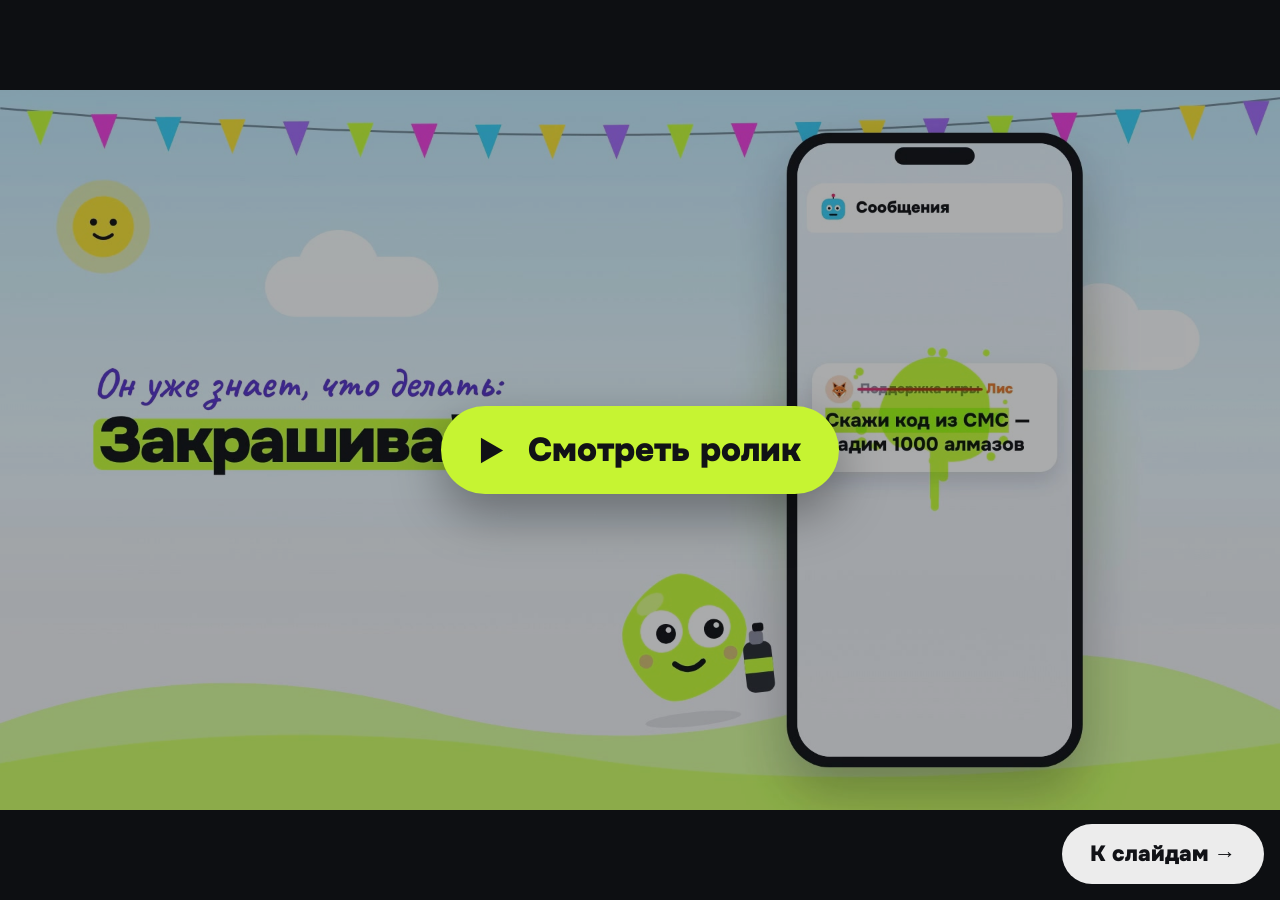
==== pitch/index.html @ 6e522637 "Питч: слайды «Для кого» (7–10 лет) и «Инсайт», понятный слайд про измерение навыка; возраст в ролике" ====
<!doctype html>
<html lang="ru">
<head>
<meta charset="UTF-8">
<meta name="viewport" content="width=device-width, initial-scale=1, viewport-fit=cover">
<title>Лавка на один день — питч</title>
<style>
@font-face{font-family:'Caveat';font-style:normal;font-weight:700;font-display:block;src:url('fonts/caveat-700-cyrillic.woff2') format('woff2');unicode-range:U+0301, U+0400-045F, U+0490-0491, U+04B0-04B1, U+2116;}
@font-face{font-family:'Caveat';font-style:normal;font-weight:700;font-display:block;src:url('fonts/caveat-700-latin.woff2') format('woff2');unicode-range:U+0000-00FF, U+0131, U+0152-0153, U+02BB-02BC, U+02C6, U+02DA, U+02DC, U+0304, U+0308, U+0329, U+2000-206F, U+20AC, U+2122, U+2191, U+2193, U+2212, U+2215, U+FEFF, U+FFFD;}
@font-face{font-family:'Onest';font-style:normal;font-weight:600;font-display:block;src:url('fonts/onest-600-cyrillic.woff2') format('woff2');unicode-range:U+0301, U+0400-045F, U+0490-0491, U+04B0-04B1, U+2116;}
@font-face{font-family:'Onest';font-style:normal;font-weight:600;font-display:block;src:url('fonts/onest-600-latin.woff2') format('woff2');unicode-range:U+0000-00FF, U+0131, U+0152-0153, U+02BB-02BC, U+02C6, U+02DA, U+02DC, U+0304, U+0308, U+0329, U+2000-206F, U+20AC, U+2122, U+2191, U+2193, U+2212, U+2215, U+FEFF, U+FFFD;}
@font-face{font-family:'Onest';font-style:normal;font-weight:800;font-display:block;src:url('fonts/onest-800-cyrillic.woff2') format('woff2');unicode-range:U+0301, U+0400-045F, U+0490-0491, U+04B0-04B1, U+2116;}
@font-face{font-family:'Onest';font-style:normal;font-weight:800;font-display:block;src:url('fonts/onest-800-latin.woff2') format('woff2');unicode-range:U+0000-00FF, U+0131, U+0152-0153, U+02BB-02BC, U+02C6, U+02DA, U+02DC, U+0304, U+0308, U+0329, U+2000-206F, U+20AC, U+2122, U+2191, U+2193, U+2212, U+2215, U+FEFF, U+FFFD;}
@font-face{font-family:'Onest';font-style:normal;font-weight:900;font-display:block;src:url('fonts/onest-900-cyrillic.woff2') format('woff2');unicode-range:U+0301, U+0400-045F, U+0490-0491, U+04B0-04B1, U+2116;}
@font-face{font-family:'Onest';font-style:normal;font-weight:900;font-display:block;src:url('fonts/onest-900-latin.woff2') format('woff2');unicode-range:U+0000-00FF, U+0131, U+0152-0153, U+02BB-02BC, U+02C6, U+02DA, U+02DC, U+0304, U+0308, U+0329, U+2000-206F, U+20AC, U+2122, U+2191, U+2193, U+2212, U+2215, U+FEFF, U+FFFD;}
:root{--bg:#F2F3F7;--ink:#111216;--ink2:#2B2D35;--muted:#6B6F80;--lime:#C6F432;--pink:#FF5CE6;--pink2:#FF9CEF;--cyan:#2EC5FF;--cyan2:#9BE3FF;--yellow:#FFDD2E;--fox:#FF7A1A;--purple:#5A3FD6;--red:#FF3D6E;--green:#1FD16C;--m:#C6F432}
*{margin:0;padding:0;box-sizing:border-box}
html,body{height:100%;background:#DDF0FB;overflow:hidden;font-family:'Onest',system-ui,sans-serif;color:var(--ink);-webkit-tap-highlight-color:transparent}
svg{display:block}

/* сцена 1920×1080, масштабируется под окно */
#fit{position:fixed;inset:0}
#deck{position:absolute;left:50%;top:50%;width:1920px;height:1080px;transform-origin:50% 50%;overflow:hidden;background:var(--bg);box-shadow:0 30px 80px rgba(17,18,22,.18)}
.sky{position:absolute;inset:0;background:linear-gradient(#BFE8FF 0%,#E8F7FF 45%,#F2F3F7 80%)}
.hills{position:absolute;left:0;right:0;bottom:0;height:240px}
.hills svg{width:100%;height:100%}
.garland{position:absolute;left:0;right:0;top:-6px;height:110px;animation:sway 3.5s ease-in-out infinite alternate;transform-origin:50% 0}
.garland svg{width:100%;height:100%}
@keyframes sway{from{transform:rotate(-.5deg)}to{transform:rotate(.5deg)}}
.brand{position:absolute;left:64px;bottom:34px;z-index:5;display:flex;align-items:center;gap:12px;font-weight:900;font-size:26px}
.brand .bk{width:46px;height:46px}
.pager{position:absolute;right:64px;bottom:40px;z-index:5;font-weight:800;font-size:24px;color:var(--muted);font-variant-numeric:tabular-nums}
.bar{position:absolute;left:0;bottom:0;height:8px;background:var(--lime);z-index:6;transition:width .4s cubic-bezier(.2,.8,.2,1)}

/* слайды */
.slide{position:absolute;inset:0;opacity:0;visibility:hidden;pointer-events:none;transition:opacity .35s,visibility .35s}
.slide.on{opacity:1;visibility:visible;pointer-events:auto}
.slide [data-a]{opacity:0;transform:translateY(40px)}
.slide.on [data-a]{animation:rise .6s cubic-bezier(.2,.9,.25,1.15) both;animation-delay:calc(var(--d,0) * 1s)}
.slide.on [data-a=pop]{animation-name:pop}
.slide.on [data-a=left]{animation-name:fromLeft}
@keyframes rise{from{opacity:0;transform:translateY(40px)}to{opacity:1;transform:none}}
@keyframes pop{from{opacity:0;transform:scale(.4) rotate(-8deg)}to{opacity:1;transform:none}}
@keyframes fromLeft{from{opacity:0;transform:translateX(-60px)}to{opacity:1;transform:none}}

.col{position:absolute;left:140px;top:150px;bottom:130px;width:900px;display:flex;flex-direction:column;justify-content:center;gap:30px}
.col.wide{width:1640px}
.kick{font-family:'Caveat',cursive;font-weight:700;font-size:56px;color:var(--purple);line-height:1}
.h{font-weight:900;font-size:78px;line-height:1.02;letter-spacing:-.03em}
.h .hl{background:linear-gradient(transparent 12%,var(--lime) 12%,var(--lime) 94%,transparent 94%);padding:0 6px;border-radius:10px;-webkit-box-decoration-break:clone;box-decoration-break:clone}
.lead{font-weight:700;font-size:42px;line-height:1.25;color:var(--ink2)}
.pts{display:flex;flex-direction:column;gap:20px}
.pt{display:flex;align-items:center;gap:20px;font-weight:700;font-size:40px;line-height:1.2}
.pt .ico{width:68px;height:68px;flex:none;border-radius:22px;background:#fff;display:grid;place-items:center;box-shadow:0 8px 20px rgba(24,26,40,.1)}
.pt .ico svg{width:46px;height:46px}
.pt b{font-weight:900}
.chip{display:inline-flex;align-items:center;gap:12px;padding:12px 26px 12px 16px;border-radius:40px;font-weight:900;font-size:36px;box-shadow:0 10px 24px rgba(24,26,40,.12);align-self:flex-start}
.chip svg{width:44px;height:44px}
.chip.lime{background:var(--lime)}.chip.pink{background:var(--pink2)}.chip.cyan{background:var(--cyan2)}.chip.white{background:#fff}

/* телефон */
.phone{position:absolute;width:444px;height:952px;border-radius:64px;background:var(--ink);box-shadow:0 40px 80px rgba(17,18,22,.28)}
.phone .scr{position:absolute;left:16px;top:16px;right:16px;bottom:16px;border-radius:50px;overflow:hidden;background:#EAF6FF}
.phone .scr video,.phone .scr img,.phone .scr iframe{position:absolute;inset:0;width:100%;height:100%;object-fit:cover;border:0}
.phone .notch{position:absolute;left:50%;top:22px;width:120px;height:26px;margin-left:-60px;border-radius:14px;background:var(--ink);z-index:3;pointer-events:none}
.phone.r{left:1300px;top:64px}
.phone.sm{width:360px;height:772px;border-radius:52px}
.phone.sm .scr{border-radius:40px;left:13px;top:13px;right:13px;bottom:13px}
.phone.sm .notch{width:96px;height:22px;margin-left:-48px;top:18px}
.glow{position:absolute;width:760px;height:900px;border-radius:50%;background:radial-gradient(closest-side,rgba(198,244,50,.6),rgba(198,244,50,0));animation:breathe 3s ease-in-out infinite alternate}
@keyframes breathe{from{transform:scale(.94);opacity:.7}to{transform:scale(1.05);opacity:1}}

/* карточки */
.card{background:#fff;border-radius:34px;box-shadow:0 16px 40px rgba(24,26,40,.12)}
.cards3{display:grid;grid-template-columns:repeat(3,1fr);gap:36px}
.dom{padding:40px 34px 38px;display:flex;flex-direction:column;gap:18px}
.dom .di{width:96px;height:96px;border-radius:30px;display:grid;place-items:center}
.dom .di svg{width:62px;height:62px}
.dom h3{font-weight:900;font-size:46px;line-height:1.05}
.dom p{font-weight:700;font-size:34px;line-height:1.25;color:var(--ink2)}
.tags{display:flex;flex-wrap:wrap;gap:16px}
.tag{display:inline-flex;align-items:center;gap:10px;background:#fff;border-radius:22px;padding:12px 22px;font-weight:800;font-size:34px;box-shadow:0 8px 20px rgba(24,26,40,.1)}
.tag svg{width:40px;height:40px}

/* таймлайн дня */
.flow{display:grid;grid-template-columns:repeat(4,1fr);gap:28px;align-items:stretch}
.step{position:relative;padding:34px 30px;display:flex;flex-direction:column;gap:16px}
.step .n{width:64px;height:64px;border-radius:50%;background:var(--ink);color:var(--lime);display:grid;place-items:center;font-weight:900;font-size:34px}
.step h3{font-weight:900;font-size:42px;line-height:1.05}
.step p{font-weight:700;font-size:32px;line-height:1.25;color:var(--ink2)}
.step .art{height:120px;display:flex;align-items:flex-end;gap:8px}
.step .art svg{height:100%;width:auto}
.step:not(:last-child)::after{content:"";position:absolute;right:-26px;top:50%;width:24px;height:24px;margin-top:-12px;border-top:6px solid var(--ink);border-right:6px solid var(--ink);transform:rotate(45deg);opacity:.35}

/* скриншоты */
.shot{position:absolute;border-radius:40px;overflow:hidden;box-shadow:0 30px 60px rgba(17,18,22,.22);border:10px solid var(--ink);background:#fff}
.shot img{display:block;width:100%;height:100%;object-fit:cover}
.cap{position:absolute;background:var(--ink);color:#fff;font-weight:900;font-size:30px;padding:12px 22px;border-radius:20px;white-space:nowrap;box-shadow:0 10px 24px rgba(0,0,0,.2)}
.cap.lime{background:var(--lime);color:var(--ink)}

.imsg{position:absolute;left:1120px;top:250px;width:640px;padding:30px 34px 36px;overflow:hidden}
.imt{display:flex;align-items:center;gap:14px;font-weight:800;font-size:30px;color:var(--muted);margin-bottom:12px}
.iav{width:56px;height:56px}.iav svg{width:100%;height:100%}
.itx{font-weight:800;font-size:44px;line-height:1.2;position:relative;z-index:1}
.ikey{background:linear-gradient(transparent 12%,var(--lime) 12%,var(--lime) 92%,transparent 92%);padding:0 4px}
.isplat{position:absolute;right:-30px;top:-40px;width:300px;height:300px;mix-blend-mode:multiply;pointer-events:none}
.isplat svg{width:100%;height:100%}
/* код события */
.code{font-family:ui-monospace,'SFMono-Regular',Menlo,monospace;font-size:31px;line-height:1.45;background:var(--ink);color:#E8EAF2;border-radius:34px;padding:38px 44px;box-shadow:0 20px 50px rgba(17,18,22,.25)}
.code .k{color:var(--lime)}.code .c{color:#8B8FA0}.code .v{color:var(--cyan2)}

/* наклейки */
.stk{display:flex;gap:24px}
.stk .s{width:220px;padding:20px 12px 18px;display:flex;flex-direction:column;align-items:center;gap:10px;text-align:center}
.stk .s .sv{width:116px;height:116px}
.stk .s b{font-weight:900;font-size:36px}
.stk .s small{font-weight:700;font-size:28px;color:var(--muted)}

.medals{display:flex;gap:18px;align-items:flex-end}
.medals div{width:150px;height:172px}
.medals svg{width:100%;height:100%}
.prods{display:flex;gap:30px}
.prods div{width:150px;height:150px}
.prods svg{width:100%;height:100%}
.crit{position:absolute}
.crit svg{width:100%;height:100%}

/* интро-ролик */
#intro{position:fixed;inset:0;z-index:50;background:#0E0F13;display:grid;place-items:center;transition:opacity .5s}
#intro.gone{opacity:0;pointer-events:none}
#intro video{width:100%;height:100%;object-fit:contain;background:#0E0F13}
#play{position:absolute;inset:0;display:grid;place-items:center;background:rgba(14,15,19,.35);border:0;cursor:pointer}
#play span{display:flex;align-items:center;gap:clamp(10px,1.4vw,18px);background:var(--lime);color:var(--ink);font:900 clamp(20px,2.6vw,34px) 'Onest',sans-serif;white-space:nowrap;padding:clamp(14px,1.8vw,24px) clamp(24px,3vw,40px) clamp(14px,1.8vw,24px) clamp(18px,2.2vw,30px);border-radius:60px;box-shadow:0 20px 50px rgba(0,0,0,.35);transition:transform .15s}
#play:hover span{transform:scale(1.04)}
#play svg{width:clamp(26px,3.2vw,44px);height:clamp(26px,3.2vw,44px)}
#skip{position:absolute;right:max(16px,env(safe-area-inset-right));bottom:max(16px,env(safe-area-inset-bottom));z-index:2;background:rgba(255,255,255,.92);color:var(--ink);border:0;border-radius:40px;padding:16px 28px;font:900 22px 'Onest',sans-serif;cursor:pointer}
#intro.playing #play{display:none}

/* заметки докладчика */
#notes{position:fixed;left:50%;bottom:20px;transform:translateX(-50%);width:min(980px,calc(100% - 32px));z-index:40;background:rgba(17,18,22,.92);color:#fff;border-radius:22px;padding:18px 24px;font:600 18px/1.45 'Onest',sans-serif;display:none}
#notes.show{display:block}
#notes b{color:var(--lime);font-weight:900;margin-right:8px}
.hint{position:fixed;right:16px;top:14px;z-index:40;font:700 13px 'Onest',sans-serif;color:var(--muted);background:rgba(255,255,255,.75);border-radius:12px;padding:6px 10px;transition:opacity .4s}
.hint.hide{opacity:0}
.nav{position:fixed;top:50%;z-index:30;width:56px;height:56px;margin-top:-28px;border-radius:50%;border:0;background:rgba(255,255,255,.85);box-shadow:0 6px 16px rgba(17,18,22,.15);display:grid;place-items:center;cursor:pointer;opacity:.0;transition:opacity .2s}
body:hover .nav{opacity:.9}
.nav svg{width:26px;height:26px}
#prev{left:14px}#next{right:14px}
/* Кляксик — анимации из игры */
.klx .k-body{transform-box:fill-box;transform-origin:50% 100%;animation:kBob 2.2s ease-in-out infinite}
@keyframes kBob{0%,100%{transform:translateY(0) scale(1,1)}50%{transform:translateY(-4px) scale(.98,1.03)}}
.klx .k-eyes{transform-box:fill-box;transform-origin:center;animation:kBlink 4.2s infinite}
@keyframes kBlink{0%,93%,100%{transform:scaleY(1)}96%{transform:scaleY(.1)}}
.klx .mo{opacity:0;transition:opacity .15s}
.klx .mo-smile{opacity:1}
.klx .k-drip{animation:kDrip 3.4s ease-in infinite;transform-box:fill-box;transform-origin:50% 0}
@keyframes kDrip{0%,30%{transform:scaleY(0);opacity:1}75%{transform:scaleY(1);opacity:1}100%{transform:scaleY(1) translateY(10px);opacity:0}}
.spray-can{transform-box:fill-box;transform-origin:50% 100%;animation:canShake 1.4s ease-in-out infinite}
@keyframes canShake{0%,100%{transform:rotate(-8deg)}50%{transform:rotate(6deg)}}

.klx .mo{opacity:0}.klx .mo-smile{opacity:1}
@media (prefers-reduced-motion:reduce){.klx *,.spray-can{animation:none!important}}
#rotate{display:none;position:fixed;left:50%;bottom:24px;transform:translateX(-50%);z-index:45;background:var(--ink);color:#fff;font:800 15px 'Onest',sans-serif;padding:10px 16px;border-radius:14px;white-space:nowrap}
@media (orientation:portrait) and (max-width:700px){#rotate{display:block}#intro:not(.gone)~#rotate{display:none}}
@media (hover:none){.nav,.hint{display:none}}
@media (prefers-reduced-motion:reduce){.slide.on [data-a]{animation:none;opacity:1;transform:none}.garland,.glow{animation:none}}
</style>
</head>
<body>

<div id="intro">
  <video id="promo" poster="media/promo.jpg" playsinline preload="auto"><source src="media/promo.mp4" type="video/mp4"><source src="media/promo.webm" type="video/webm"></video>
  <button id="play" aria-label="Смотреть ролик"><span><svg viewBox="0 0 24 24"><path d="M7 4.5v15l13-7.5z" fill="#111216"/></svg>Смотреть ролик</span></button>
  <button id="skip">К слайдам →</button>
</div>

<div id="fit"><div id="deck">
  <div class="sky"></div>
  <div class="hills"><svg viewBox="0 0 1920 240" preserveAspectRatio="none"><path d="M0 140Q300 50 640 120T1300 100T1920 120V240H0z" fill="#D9F59A"/><path d="M0 190Q420 120 860 180T1920 165V240H0z" fill="#C6F432" opacity=".55"/></svg></div>
  <div class="garland"><svg viewBox="0 0 1920 110" preserveAspectRatio="none"><path d="M0 24Q960 110 1920 24" stroke="#111216" stroke-width="3" fill="none" opacity=".4"/><path d="M40 28l40 0-20 50z" fill="#C6F432"/><path d="M136 33l40 0-20 50z" fill="#FF5CE6"/><path d="M232 38l40 0-20 50z" fill="#2EC5FF"/><path d="M328 42l40 0-20 50z" fill="#FFDD2E"/><path d="M424 45l40 0-20 50z" fill="#A77BFF"/><path d="M520 48l40 0-20 50z" fill="#C6F432"/><path d="M616 50l40 0-20 50z" fill="#FF5CE6"/><path d="M712 52l40 0-20 50z" fill="#2EC5FF"/><path d="M808 53l40 0-20 50z" fill="#FFDD2E"/><path d="M904 54l40 0-20 50z" fill="#A77BFF"/><path d="M1000 54l40 0-20 50z" fill="#C6F432"/><path d="M1096 53l40 0-20 50z" fill="#FF5CE6"/><path d="M1192 52l40 0-20 50z" fill="#2EC5FF"/><path d="M1288 50l40 0-20 50z" fill="#FFDD2E"/><path d="M1384 48l40 0-20 50z" fill="#A77BFF"/><path d="M1480 45l40 0-20 50z" fill="#C6F432"/><path d="M1576 42l40 0-20 50z" fill="#FF5CE6"/><path d="M1672 38l40 0-20 50z" fill="#2EC5FF"/><path d="M1768 33l40 0-20 50z" fill="#FFDD2E"/><path d="M1864 28l40 0-20 50z" fill="#A77BFF"/></svg></div>

  <!-- 1 -->
  <section class="slide" data-notes="Добрый день! Мы — команда «Лавки на один день». Вы только что видели ролик: ребёнку пишет «поддержка», а он уже знает, что делать. Это HTML5-игра для СберKids: один день на ярмарке, за который ребёнок тренирует деньги, безопасность и дружбу.">
    <div class="glow" style="left:1080px;top:110px"></div>
    <div class="col">
      <div class="kick" data-a style="--d:.05">Хакатон СберKids · HTML5-игра</div>
      <div class="h" data-a style="--d:.15;font-size:120px">Лавка на <span class="hl">один день</span></div>
      <div class="lead" data-a style="--d:.3">Один день на ярмарке: ребёнок продаёт, считает сдачу, закрашивает мошенников и поддерживает друзей.</div>
    </div>
    <div class="crit" data-a="pop" style="--d:.35;left:1260px;top:250px;width:420px;height:420px"><svg class="klx" viewBox="0 0 132 132"  aria-hidden="true">
    <ellipse cx="60" cy="124" rx="34" ry="5" fill="#111216" opacity=".08"/>
    <g class="k-body">
      <path style="fill:var(--m)" d="M60.0 20.7C69.0 20.7 79.5 27.8 86.8 34.1C94.1 40.3 102.0 49.5 103.6 58.3C105.1 67.1 100.9 79.1 95.9 86.7C91.0 94.4 82.6 100.7 74.0 104.4C65.4 108.2 52.7 112.1 44.3 109.2C35.8 106.3 28.0 95.7 23.3 87.2C18.6 78.7 14.7 67.2 16.3 58.3C17.9 49.4 25.6 40.0 32.9 33.7C40.2 27.4 51.0 20.6 60.0 20.7Z"><animate attributeName="d" dur="3.4s" repeatCount="indefinite" calcMode="spline" keySplines=".45 0 .55 1;.45 0 .55 1;.45 0 .55 1" values="M60.0 20.7C69.0 20.7 79.5 27.8 86.8 34.1C94.1 40.3 102.0 49.5 103.6 58.3C105.1 67.1 100.9 79.1 95.9 86.7C91.0 94.4 82.6 100.7 74.0 104.4C65.4 108.2 52.7 112.1 44.3 109.2C35.8 106.3 28.0 95.7 23.3 87.2C18.6 78.7 14.7 67.2 16.3 58.3C17.9 49.4 25.6 40.0 32.9 33.7C40.2 27.4 51.0 20.6 60.0 20.7Z;M60.0 21.2C69.5 20.6 83.1 24.2 89.8 30.4C96.6 36.7 99.3 49.3 100.5 58.9C101.7 68.4 101.7 79.9 97.3 87.5C92.9 95.2 83.0 101.2 74.1 104.8C65.3 108.4 52.9 112.1 44.3 109.2C35.6 106.4 27.1 96.3 22.2 87.8C17.3 79.3 13.0 67.0 14.8 58.0C16.6 49.1 25.6 40.1 33.1 34.0C40.7 27.8 50.5 21.8 60.0 21.2Z;M60.0 24.6C69.4 25.4 79.1 29.1 86.2 34.7C93.3 40.4 101.2 49.9 102.7 58.5C104.2 67.1 100.1 78.6 95.4 86.5C90.7 94.3 82.8 102.5 74.4 105.7C66.1 108.9 54.2 108.8 45.5 105.8C36.8 102.8 26.7 95.7 22.1 87.9C17.5 80.0 16.7 68.3 18.0 58.6C19.3 48.9 22.7 35.5 29.7 29.9C36.7 24.2 50.6 23.8 60.0 24.6Z;M60.0 20.7C69.0 20.7 79.5 27.8 86.8 34.1C94.1 40.3 102.0 49.5 103.6 58.3C105.1 67.1 100.9 79.1 95.9 86.7C91.0 94.4 82.6 100.7 74.0 104.4C65.4 108.2 52.7 112.1 44.3 109.2C35.8 106.3 28.0 95.7 23.3 87.2C18.6 78.7 14.7 67.2 16.3 58.3C17.9 49.4 25.6 40.0 32.9 33.7C40.2 27.4 51.0 20.6 60.0 20.7Z"/></path>
      <path class="k-drip" style="fill:var(--m)" d="M76 104q4 0 4 6v8a4 4 0 0 1-8 0v-8q0-6 4-6z"/>
      <ellipse cx="38" cy="40" rx="11" ry="6" fill="#fff" opacity=".4" transform="rotate(-30 38 40)"/>
      <g class="k-eyes">
        <circle cx="44" cy="60" r="15" fill="#fff"/><circle cx="78" cy="60" r="15" fill="#fff"/>
        <g class="k-pupils" style="transition:transform .3s">
          <g><animateTransform attributeName="transform" type="translate" dur="5.5s" repeatCount="indefinite" values="0 0;-4 1;-4 1;4 -1;4 -1;0 2;0 0" keyTimes="0;.12;.35;.47;.7;.85;1"/>
            <circle cx="47" cy="62" r="7" fill="#111216"/><circle cx="81" cy="62" r="7" fill="#111216"/>
            <circle cx="49" cy="59.5" r="2" fill="#fff"/><circle cx="83" cy="59.5" r="2" fill="#fff"/></g>
        </g>
      </g>
      <circle cx="31" cy="80" r="5" fill="#FF5CE6" opacity=".35"/><circle cx="91" cy="80" r="5" fill="#FF5CE6" opacity=".35"/>
      <path class="mo mo-smile" d="M51 84q10 9 20 0" stroke="#111216" stroke-width="4" fill="none" stroke-linecap="round"/>
      
      
      
    </g>
    <g transform="translate(100 64)"><g class="spray-can">
      <rect x="0" y="10" width="20" height="36" rx="6" fill="#2B2D35"/><rect x="0" y="22" width="20" height="10" style="fill:var(--m)"/>
      <rect x="5" y="2" width="10" height="10" rx="3" fill="#8B8FA0"/><rect x="8" y="-3" width="8" height="6" rx="2" fill="#111216"/>
      <circle r="2" style="fill:var(--m)"><animate attributeName="cx" values="16;30" dur="0.70s" begin="0s" repeatCount="indefinite"/><animate attributeName="cy" values="-2;-14" dur="0.70s" begin="0s" repeatCount="indefinite"/><animate attributeName="opacity" values="1;0" dur="0.70s" begin="0s" repeatCount="indefinite"/></circle><circle r="3" style="fill:var(--m)"><animate attributeName="cx" values="16;36" dur="0.78s" begin="0.12s" repeatCount="indefinite"/><animate attributeName="cy" values="-2;-24" dur="0.78s" begin="0.12s" repeatCount="indefinite"/><animate attributeName="opacity" values="1;0" dur="0.78s" begin="0.12s" repeatCount="indefinite"/></circle><circle r="4" style="fill:var(--m)"><animate attributeName="cx" values="16;42" dur="0.86s" begin="0.24s" repeatCount="indefinite"/><animate attributeName="cy" values="-2;-34" dur="0.86s" begin="0.24s" repeatCount="indefinite"/><animate attributeName="opacity" values="1;0" dur="0.86s" begin="0.24s" repeatCount="indefinite"/></circle><circle r="2" style="fill:var(--m)"><animate attributeName="cx" values="16;48" dur="0.94s" begin="0.36s" repeatCount="indefinite"/><animate attributeName="cy" values="-2;-14" dur="0.94s" begin="0.36s" repeatCount="indefinite"/><animate attributeName="opacity" values="1;0" dur="0.94s" begin="0.36s" repeatCount="indefinite"/></circle><circle r="3" style="fill:var(--m)"><animate attributeName="cx" values="16;54" dur="1.02s" begin="0.48s" repeatCount="indefinite"/><animate attributeName="cy" values="-2;-24" dur="1.02s" begin="0.48s" repeatCount="indefinite"/><animate attributeName="opacity" values="1;0" dur="1.02s" begin="0.48s" repeatCount="indefinite"/></circle><circle r="4" style="fill:var(--m)"><animate attributeName="cx" values="16;60" dur="1.10s" begin="0.6s" repeatCount="indefinite"/><animate attributeName="cy" values="-2;-34" dur="1.10s" begin="0.6s" repeatCount="indefinite"/><animate attributeName="opacity" values="1;0" dur="1.10s" begin="0.6s" repeatCount="indefinite"/></circle>
    </g></g>
  </svg></div>
    <div class="prods" style="position:absolute;left:1150px;top:720px">
      <div data-a="pop" style="--d:.5"><svg viewBox="0 0 64 64"><path d="M16 18h32l-4 40a4 4 0 0 1-4 4H24a4 4 0 0 1-4-4z" fill="#E9F7FF" stroke="#111216" stroke-width="2.5"/><path d="M18.6 30h26.8l-2.6 27.3a3 3 0 0 1-3 2.7H24.2a3 3 0 0 1-3-2.7z" fill="#FFE14D"/><rect x="24" y="36" width="8" height="8" rx="2" fill="#fff" opacity=".85"/><rect x="34" y="43" width="7" height="7" rx="2" fill="#fff" opacity=".7"/><path d="M36 22L44 4" stroke="#FF5CE6" stroke-width="4" stroke-linecap="round"/><circle cx="47" cy="19" r="9" fill="#C6F432" stroke="#111216" stroke-width="2.2"/><path d="M47 12v14M40 19h14M42 14l10 10M52 14l-10 10" stroke="#8DC11A" stroke-width="1.5"/></svg></div><div data-a="pop" style="--d:.6"><svg viewBox="0 0 64 64"><circle cx="32" cy="34" r="24" fill="#F4C27A" stroke="#111216" stroke-width="2.5"/><path d="M11 31q3-15 21-17t23 13q1 9-7 10t-13 7-14-3-10-10z" fill="#FF8AD8"/><circle cx="32" cy="33" r="8" fill="#F2F3F7" stroke="#111216" stroke-width="2.5"/><g stroke-width="3" stroke-linecap="round"><path d="M18 26l3-2" stroke="#2EC5FF"/><path d="M42 20l3 1" stroke="#C6F432"/><path d="M47 33l1 3" stroke="#FFDD2E"/><path d="M24 43l-3 2" stroke="#A77BFF"/><path d="M28 19l3 -1" stroke="#fff"/><path d="M40 44l3 1" stroke="#2EC5FF"/></g></svg></div><div data-a="pop" style="--d:.7"><svg viewBox="0 0 64 64"><rect x="14" y="18" width="36" height="40" rx="11" fill="#E9F7FF" stroke="#111216" stroke-width="2.5"/><rect x="12" y="10" width="40" height="11" rx="4" fill="#A77BFF" stroke="#111216" stroke-width="2.5"/><path d="M16.5 38q8-9 16-3t15-2v14a9 9 0 0 1-9 9H25a8.5 8.5 0 0 1-8.5-8.5z" fill="#7CE85A"/><circle cx="27" cy="46" r="3.6" fill="#fff"/><circle cx="37" cy="46" r="3.6" fill="#fff"/><circle cx="27.6" cy="46.6" r="1.8" fill="#111216"/><circle cx="37.6" cy="46.6" r="1.8" fill="#111216"/><path d="M29 52q3 2 6 0" stroke="#111216" stroke-width="1.6" fill="none" stroke-linecap="round"/></svg></div>
    </div>
  </section>

  <!-- 2 -->
  <section class="slide" data-notes="Задача трека: в приложении уже есть игры, но нужна игра, которая учит. Три приоритетных домена — финансовая грамотность, безопасность и мягкие навыки. Формат — HTML5-страница внутри приложения, сессия 3–5 минут, звук только по кнопке.">
    <div class="col wide" style="gap:44px">
      <div class="kick" data-a>Задача хакатона</div>
      <div class="h" data-a style="--d:.1">Детям нужна игра, которая <span class="hl">учит</span>, а не только развлекает</div>
      <div class="cards3">
        <div class="card dom" data-a style="--d:.25"><div class="di" style="background:var(--lime)"><svg viewBox="0 0 24 24" aria-hidden="true"><circle cx="12" cy="12" r="10" fill="#FFDD2E" stroke="#111216" stroke-width="1.6" stroke-linejoin="round"/><circle cx="12" cy="12" r="6.4" fill="none" stroke="#E6A800" stroke-width="1.8"/><path d="M12 8.6l1 2.1 2.3.2-1.7 1.5.5 2.3-2.1-1.2-2.1 1.2.5-2.3-1.7-1.5 2.3-.2z" fill="#E6A800"/></svg></div><h3>Финансовая грамотность</h3><p>Цена и ценность, копить или потратить, хватит ли денег, кредит</p></div>
        <div class="card dom" data-a style="--d:.35"><div class="di" style="background:var(--pink2)"><svg viewBox="0 0 24 24" aria-hidden="true"><path d="M12 2.5l8 3v5.8c0 5-3.4 8.8-8 10.4-4.6-1.6-8-5.4-8-10.4V5.5z" fill="#2EC5FF" stroke="#111216" stroke-width="1.6" stroke-linejoin="round"/><path d="M8.3 12l2.6 2.6 4.8-5.2" stroke="#fff" stroke-width="2.2" fill="none" stroke-linecap="round" stroke-linejoin="round"/></svg></div><h3>Безопасность</h3><p>«Не говори код», подозрительная ссылка, незнакомец, давление срочностью</p></div>
        <div class="card dom" data-a style="--d:.45"><div class="di" style="background:var(--cyan2)"><svg viewBox="0 0 24 24" aria-hidden="true"><path d="M12 20.5s-8-5-8-10.6A4.4 4.4 0 0 1 12 7a4.4 4.4 0 0 1 8 2.9c0 5.6-8 10.6-8 10.6z" fill="#FF3D6E" stroke="#111216" stroke-width="1.6" stroke-linejoin="round"/><ellipse cx="8.4" cy="9.8" rx="1.7" ry="1" fill="#fff" opacity=".7" transform="rotate(-30 8.4 9.8)"/></svg></div><h3>Мягкие навыки</h3><p>Распознать эмоцию, дружба, урегулирование конфликтов</p></div>
      </div>
      <div class="tags" data-a style="--d:.55"><span class="tag"><svg viewBox="0 0 24 24" aria-hidden="true"><path d="M6.2 3.2l3.2.6 1.2 4-2 1.6c1 2.3 2.8 4.1 5.1 5.1l1.6-2 4 1.2.6 3.2-2.4 2.6C10.6 19.6 4.4 13.4 3.6 5.6z" fill="#1FD16C" stroke="#111216" stroke-width="1.6" stroke-linejoin="round"/></svg>HTML5 в WebView</span><span class="tag"><svg viewBox="0 0 24 24" aria-hidden="true"><path d="M4 5.5l3-2.5M20 5.5l-3-2.5" stroke="#111216" stroke-width="2" stroke-linecap="round"/><circle cx="12" cy="13" r="8" fill="#FF7A9A" stroke="#111216" stroke-width="1.6" stroke-linejoin="round"/><circle cx="12" cy="13" r="5.6" fill="#fff"/><path d="M12 9.6V13l2.4 1.6" stroke="#111216" stroke-width="1.8" fill="none" stroke-linecap="round"/></svg>Сессия 3–5 минут</span><span class="tag"><svg viewBox="0 0 24 24" aria-hidden="true"><path d="M4 11a7 7 0 0 1 12-5l2 2M20 13a7 7 0 0 1-12 5l-2-2" stroke="#111216" stroke-width="2.4" fill="none" stroke-linecap="round"/><path d="M18 3.5V8h-4.5M6 20.5V16h4.5" stroke="#111216" stroke-width="2.4" fill="none" stroke-linecap="round" stroke-linejoin="round"/></svg>Можно переиграть</span></div>
    </div>
  </section>

  <!-- 3 -->
  <section class="slide" data-notes="Наша аудитория — дети 7–10 лет, младшая школа. В ТЗ безопасность упомянута для детей 6–7 лет, мы берём чуть шире: именно в эти годы у ребёнка появляется свой телефон, свои карманные деньги и свои чаты с друзьями. Поэтому в игре почти нет текста — иконки и реплики до 10 слов, правила показывает рука, проиграть нельзя, и всё укладывается в 3–5 минут.">
    <div class="col wide" style="gap:40px">
      <div class="kick" data-a>Для кого</div>
      <div class="h" data-a style="--d:.1">Дети 7–10 лет: <span class="hl">первый телефон, первые деньги, первые чаты</span></div>
      <div class="cards3">
        <div class="card dom" data-a style="--d:.25"><div class="di" style="background:var(--pink2)"><svg viewBox="0 0 24 24" aria-hidden="true"><path d="M6.2 3.2l3.2.6 1.2 4-2 1.6c1 2.3 2.8 4.1 5.1 5.1l1.6-2 4 1.2.6 3.2-2.4 2.6C10.6 19.6 4.4 13.4 3.6 5.6z" fill="#1FD16C" stroke="#111216" stroke-width="1.6" stroke-linejoin="round"/></svg></div><h3>Свой телефон</h3><p>Пишут незнакомцы, «поддержка игры», «друг с нового номера»</p></div>
        <div class="card dom" data-a style="--d:.35"><div class="di" style="background:var(--lime)"><svg viewBox="0 0 24 24" aria-hidden="true"><circle cx="12" cy="12" r="10" fill="#FFDD2E" stroke="#111216" stroke-width="1.6" stroke-linejoin="round"/><circle cx="12" cy="12" r="6.4" fill="none" stroke="#E6A800" stroke-width="1.8"/><path d="M12 8.6l1 2.1 2.3.2-1.7 1.5.5 2.3-2.1-1.2-2.1 1.2.5-2.3-1.7-1.5 2.3-.2z" fill="#E6A800"/></svg></div><h3>Свои деньги</h3><p>Первые покупки сам: хватит ли, сколько сдачи, стоит ли занимать</p></div>
        <div class="card dom" data-a style="--d:.45"><div class="di" style="background:var(--cyan2)"><svg viewBox="0 0 24 24" aria-hidden="true"><path d="M4 5h16a1.5 1.5 0 0 1 1.5 1.5v9A1.5 1.5 0 0 1 20 17h-9l-5 4v-4H4a1.5 1.5 0 0 1-1.5-1.5v-9A1.5 1.5 0 0 1 4 5z" fill="#C6F432" stroke="#111216" stroke-width="1.6" stroke-linejoin="round"/><path d="M7 10h10M7 13h6" stroke="#111216" stroke-width="1.6" stroke-linecap="round"/></svg></div><h3>Свои чаты</h3><p>Друг радуется, грустит или злится — как ответить</p></div>
      </div>
      <div class="tags" data-a style="--d:.55"><span class="tag"><svg viewBox="0 0 24 24" aria-hidden="true"><circle cx="10" cy="10" r="6.5" fill="#B5E9FF" stroke="#111216" stroke-width="1.6" stroke-linejoin="round"/><path d="M7.4 8a3 3 0 0 1 3-2" stroke="#fff" stroke-width="1.6" stroke-linecap="round" fill="none"/><path d="M15 15l5.5 5.5" stroke="#111216" stroke-width="3.2" stroke-linecap="round"/></svg>Почти без текста</span><span class="tag"><svg viewBox="0 0 24 24" aria-hidden="true"><path d="M7 4.5v15a1 1 0 0 0 1.5.9l12-7.5a1 1 0 0 0 0-1.8l-12-7.5A1 1 0 0 0 7 4.5z" fill="#111216"/></svg>Правила показывает рука</span><span class="tag"><svg viewBox="0 0 24 24" aria-hidden="true"><path d="M4 5.5l3-2.5M20 5.5l-3-2.5" stroke="#111216" stroke-width="2" stroke-linecap="round"/><circle cx="12" cy="13" r="8" fill="#FF7A9A" stroke="#111216" stroke-width="1.6" stroke-linejoin="round"/><circle cx="12" cy="13" r="5.6" fill="#fff"/><path d="M12 9.6V13l2.4 1.6" stroke="#111216" stroke-width="1.8" fill="none" stroke-linecap="round"/></svg>3–5 минут, проиграть нельзя</span></div>
    </div>
  </section>

  <!-- 4 -->
  <section class="slide" data-notes="Инсайт. «Не говори код» дети слышали много раз. Но в настоящем чате мошенник не пишет «я мошенник» — он обещает алмазы, скины и призы, и правило не срабатывает. Ребёнок узнаёт обман по знакомой фразе, если уже встречал её. Поэтому Лис в игре пишет теми же словами, а ребёнок закрашивает их руками. Потребность двойная: ребёнку — интересно и без нотаций, родителю — уверенность, что ребёнок скажет «нет». И всё это не отдельный урок: мошенник — просто ещё один покупатель на ярмарке.">
    <div class="col" style="width:960px">
      <div class="kick" data-a>Инсайт</div>
      <div class="h" data-a style="--d:.1">Мошенника узнают <span class="hl">по знакомой фразе</span>, а не по правилу</div>
      <div class="lead" data-a style="--d:.25">«Не говори код» дети слышали. Но в чате пишут про алмазы, скины и призы — и правило не срабатывает. Поэтому Лис в игре говорит теми же словами.</div>
      <div class="tags" data-a style="--d:.4"><span class="tag"><svg viewBox="0 0 24 24" aria-hidden="true"><path d="M12 20.5s-8-5-8-10.6A4.4 4.4 0 0 1 12 7a4.4 4.4 0 0 1 8 2.9c0 5.6-8 10.6-8 10.6z" fill="#FF3D6E" stroke="#111216" stroke-width="1.6" stroke-linejoin="round"/><ellipse cx="8.4" cy="9.8" rx="1.7" ry="1" fill="#fff" opacity=".7" transform="rotate(-30 8.4 9.8)"/></svg>Ребёнку — интересно, без нотаций</span><span class="tag"><svg viewBox="0 0 24 24" aria-hidden="true"><path d="M12 2.5l8 3v5.8c0 5-3.4 8.8-8 10.4-4.6-1.6-8-5.4-8-10.4V5.5z" fill="#2EC5FF" stroke="#111216" stroke-width="1.6" stroke-linejoin="round"/><path d="M8.3 12l2.6 2.6 4.8-5.2" stroke="#fff" stroke-width="2.2" fill="none" stroke-linecap="round" stroke-linejoin="round"/></svg>Родителю — спокойнее</span></div>
    </div>
    <div class="card imsg" data-a="pop" style="--d:.35"><div class="imt"><span class="iav"><svg viewBox="0 0 100 100"><rect x="10" y="18" width="80" height="72" rx="24" fill="#2EC5FF"/><path d="M50 18V8" stroke="#111216" stroke-width="4"/><circle cx="50" cy="7" r="6" fill="#FF3D6E"><animate attributeName="opacity" values="1;.3;1" dur="1.2s" repeatCount="indefinite"/></circle><circle cx="36" cy="50" r="10" fill="#fff"/><circle cx="64" cy="50" r="10" fill="#fff"/><circle cx="36" cy="51" r="4.5" fill="#111216"/><circle cx="64" cy="51" r="4.5" fill="#111216"/><rect x="36" y="70" width="28" height="6" rx="3" fill="#111216"/></svg></span><b>Поддержка игры</b></div><div class="itx"><span class="ikey">Скажи код из СМС</span> — дадим 1000 алмазов</div><div class="isplat"><svg class="splat" viewBox="0 0 150 150"><g class="sp" style="fill:var(--m)" filter="url(#spray)"><path d="M75.0 33.8C81.5 33.6 89.0 35.8 94.8 39.2C100.6 42.6 106.8 48.1 109.7 54.1C112.7 60.2 112.8 68.0 112.4 75.4C112.1 82.7 112.1 93.2 107.6 98.2C103.0 103.2 92.1 105.6 85.4 105.3C78.6 105.0 73.6 98.3 67.2 96.4C60.9 94.5 52.3 97.5 47.3 94.0C42.3 90.5 37.9 81.9 37.2 75.4C36.5 69.0 40.1 61.4 43.2 55.5C46.3 49.6 50.4 43.7 55.8 40.1C61.1 36.4 68.5 33.9 75.0 33.8Z"/><circle cx="21.5" cy="66.9" r="3.1"/><circle cx="23.8" cy="43.9" r="2.8"/><circle cx="122.0" cy="90.7" r="3.1"/><circle cx="25.0" cy="82.9" r="3.9"/><circle cx="25.3" cy="91.9" r="3.3"/><circle cx="99.4" cy="101.1" r="1.9"/><circle cx="35.1" cy="94.5" r="3.0"/><circle cx="113.4" cy="101.7" r="3.0"/><circle cx="22.2" cy="93.8" r="3.7"/><circle cx="80.8" cy="31.1" r="3.1"/><circle cx="74.5" cy="104.6" r="3.5"/><circle cx="123.1" cy="64.6" r="1.5"/><circle cx="73.0" cy="30.3" r="2.9"/><circle cx="21.3" cy="47.5" r="1.5"/><circle cx="110.2" cy="31.1" r="2.3"/><circle cx="118.1" cy="75.6" r="3.9"/></g><path class="drip" pathLength="1" d="M74.9 96v33.8" stroke-width="6.1" stroke-linecap="round" style="stroke:var(--m)"/><path class="drip" pathLength="1" d="M75.1 96v40.0" stroke-width="5.4" stroke-linecap="round" style="stroke:var(--m)"/><path class="drip" pathLength="1" d="M80.8 96v19.4" stroke-width="6.8" stroke-linecap="round" style="stroke:var(--m)"/></svg></div></div>
    <div class="crit" data-a="pop" style="--d:.55;left:1480px;top:620px;width:260px;height:318px"><svg viewBox="0 0 160 196" aria-hidden="true">
    <ellipse cx="80" cy="190" rx="50" ry="6" fill="#111216" opacity=".1"/>
    
    <ellipse cx="80" cy="168" rx="46" ry="26" fill="#FF7A1A"/><ellipse cx="80" cy="172" rx="26" ry="16" fill="#fff"/>
    <ellipse cx="36" cy="160" rx="10" ry="17" fill="#FF7A1A" transform="rotate(28 36 160)"/><ellipse cx="124" cy="160" rx="10" ry="17" fill="#FF7A1A" transform="rotate(-28 124 160)"/>
    
    
    
    
    <path d="M40 78L30 14l50 36z" fill="#FF7A1A"/><path d="M120 78l10-64-50 36z" fill="#FF7A1A"/><path d="M44 62l-6-36 24 20z" fill="#111216"/><path d="M116 62l6-36-24 20z" fill="#111216"/>
    <path d="M80.0 42.6C90.2 42.9 101.8 48.8 109.7 55.1C117.7 61.4 124.3 70.9 127.8 80.5C131.3 90.0 133.5 102.8 130.6 112.5C127.8 122.1 119.3 132.6 110.9 138.5C102.5 144.4 90.3 148.0 80.0 148.0C69.7 147.9 57.5 144.2 49.4 138.2C41.2 132.1 34.2 121.6 31.0 111.9C27.8 102.2 27.2 89.6 30.1 79.8C33.1 70.0 40.5 59.3 48.8 53.1C57.1 46.9 69.8 42.3 80.0 42.6Z" fill="#FF7A1A"/>
    <ellipse cx="80" cy="114" rx="28" ry="21" fill="#fff"/>
    
    
    <circle cx="62" cy="90" r="11" fill="#fff"/><circle cx="63" cy="91" r="5.5" fill="#111216"/><circle cx="65" cy="88" r="2" fill="#fff"/><path d="M50 90a12 12 0 0 1 24 0z" fill="#FF7A1A"/><circle cx="98" cy="90" r="11" fill="#fff"/><circle cx="99" cy="91" r="5.5" fill="#111216"/><circle cx="101" cy="88" r="2" fill="#fff"/><path d="M86 90a12 12 0 0 1 24 0z" fill="#FF7A1A"/>
    <ellipse cx="80" cy="106" rx="7" ry="5" fill="#111216"/>
    <path d="M68 120q14 8 26-6" stroke="#111216" stroke-width="4.5" fill="none" stroke-linecap="round"/>
    
    <circle cx="46" cy="110" r="7" fill="#FF5CE6" opacity=".3"/><circle cx="114" cy="110" r="7" fill="#FF5CE6" opacity=".3"/>
    
    <g><rect x="42" y="80" width="34" height="21" rx="10" fill="#111216"/><rect x="84" y="80" width="34" height="21" rx="10" fill="#111216"/><path d="M76 88h8" stroke="#111216" stroke-width="4"/><path d="M48 85h9M90 85h9" stroke="#fff" stroke-width="3" stroke-linecap="round" opacity=".55"/></g>
    
    
    
    
    
  </svg></div>
    <div class="cap lime" data-a style="--d:.7;left:1130px;top:660px">Закрась Лиса!</div>
  </section>

  <!-- 5 -->
  <section class="slide" data-notes="Задача обучения одной фразой, как просит ТЗ. После игры ребёнок различает уловки мошенников, считает деньги и сдачу и умеет поддержать друга. Дальше покажу, как каждое из этих умений становится действием в игре.">
    <div class="col wide" style="gap:46px">
      <div class="kick" data-a>Задача обучения одной фразой</div>
      <div class="h" data-a style="--d:.1;font-size:84px">После игры ребёнок <span class="hl">различает уловки мошенников</span>, считает деньги и сдачу и <span class="hl">умеет поддержать друга</span></div>
      <div class="tags" data-a style="--d:.3"><span class="tag"><svg viewBox="0 0 24 24" aria-hidden="true"><rect x="5" y="2.5" width="14" height="19" rx="4" fill="#111216"/><g fill="#C6F432"><circle cx="8.5" cy="7.2" r="1.25"/><circle cx="12" cy="7.2" r="1.25"/><circle cx="15.5" cy="7.2" r="1.25"/><circle cx="8.5" cy="10.8" r="1.25"/><circle cx="12" cy="10.8" r="1.25"/><circle cx="15.5" cy="10.8" r="1.25"/><circle cx="8.5" cy="14.4" r="1.25"/><circle cx="12" cy="14.4" r="1.25"/><circle cx="15.5" cy="14.4" r="1.25"/></g><rect x="9.5" y="17.6" width="5" height="1.6" rx=".8" fill="#fff"/></svg>«Скажи код из СМС»</span><span class="tag"><svg viewBox="0 0 24 24" aria-hidden="true"><rect x="3" y="3" width="18" height="18" rx="3" fill="#fff" stroke="#111216" stroke-width="1.6" stroke-linejoin="round"/><g fill="#111216"><rect x="5.5" y="5.5" width="5" height="5" rx="1"/><rect x="13.5" y="5.5" width="5" height="5" rx="1"/><rect x="5.5" y="13.5" width="5" height="5" rx="1"/><rect x="13.5" y="13.5" width="2" height="2"/><rect x="16.5" y="16.5" width="2" height="2"/><rect x="13.5" y="17" width="2" height="1.5"/></g><g fill="#fff"><rect x="7" y="7" width="2" height="2"/><rect x="15" y="7" width="2" height="2"/><rect x="7" y="15" width="2" height="2"/></g></svg>Чужой QR</span><span class="tag"><svg viewBox="0 0 24 24" aria-hidden="true"><circle cx="11" cy="13" r="8" fill="#FFDD2E" stroke="#111216" stroke-width="1.6" stroke-linejoin="round"/><circle cx="11" cy="13" r="4.6" fill="none" stroke="#E6A800" stroke-width="1.6"/><path d="M15 3.5a8 8 0 0 1 6 7" stroke="#1FD16C" stroke-width="2.2" fill="none" stroke-linecap="round"/><path d="M18.6 9.6l2.4 1.4 1-2.6" stroke="#1FD16C" stroke-width="2.2" fill="none" stroke-linecap="round" stroke-linejoin="round"/></svg>Сдача 50 − 15</span><span class="tag"><svg viewBox="0 0 24 24" aria-hidden="true"><path d="M12 20s-7-4.5-7-9.5A3.9 3.9 0 0 1 12 8a3.9 3.9 0 0 1 7 2.5c0 5-7 9.5-7 9.5z" fill="#FF5CE6" stroke="#111216" stroke-width="1.6" stroke-linejoin="round"/><path d="M3 9q-1 6 5 9M21 9q1 6-5 9" stroke="#FFC58A" stroke-width="3.4" fill="none" stroke-linecap="round"/><path d="M3 9q-1 6 5 9M21 9q1 6-5 9" stroke="#111216" stroke-width="1.2" fill="none" stroke-linecap="round" opacity=".5"/></svg>«Обнимаю»</span></div>
    </div>
    <div class="crit" data-a="pop" style="--d:.45;left:1500px;top:640px;width:260px;height:318px"><svg viewBox="0 0 160 196" aria-hidden="true">
    <ellipse cx="80" cy="190" rx="50" ry="6" fill="#111216" opacity=".1"/>
    
    <ellipse cx="80" cy="168" rx="46" ry="26" fill="#FF7A1A"/><ellipse cx="80" cy="172" rx="26" ry="16" fill="#fff"/>
    <ellipse cx="36" cy="160" rx="10" ry="17" fill="#FF7A1A" transform="rotate(28 36 160)"/><ellipse cx="124" cy="160" rx="10" ry="17" fill="#FF7A1A" transform="rotate(-28 124 160)"/>
    
    
    
    
    <path d="M40 78L30 14l50 36z" fill="#FF7A1A"/><path d="M120 78l10-64-50 36z" fill="#FF7A1A"/><path d="M44 62l-6-36 24 20z" fill="#111216"/><path d="M116 62l6-36-24 20z" fill="#111216"/>
    <path d="M80.0 42.6C90.2 42.9 101.8 48.8 109.7 55.1C117.7 61.4 124.3 70.9 127.8 80.5C131.3 90.0 133.5 102.8 130.6 112.5C127.8 122.1 119.3 132.6 110.9 138.5C102.5 144.4 90.3 148.0 80.0 148.0C69.7 147.9 57.5 144.2 49.4 138.2C41.2 132.1 34.2 121.6 31.0 111.9C27.8 102.2 27.2 89.6 30.1 79.8C33.1 70.0 40.5 59.3 48.8 53.1C57.1 46.9 69.8 42.3 80.0 42.6Z" fill="#FF7A1A"/>
    <ellipse cx="80" cy="114" rx="28" ry="21" fill="#fff"/>
    
    
    <circle cx="62" cy="90" r="11" fill="#fff"/><circle cx="63" cy="91" r="5.5" fill="#111216"/><circle cx="65" cy="88" r="2" fill="#fff"/><path d="M50 90a12 12 0 0 1 24 0z" fill="#FF7A1A"/><circle cx="98" cy="90" r="11" fill="#fff"/><circle cx="99" cy="91" r="5.5" fill="#111216"/><circle cx="101" cy="88" r="2" fill="#fff"/><path d="M86 90a12 12 0 0 1 24 0z" fill="#FF7A1A"/>
    <ellipse cx="80" cy="106" rx="7" ry="5" fill="#111216"/>
    <path d="M68 120q14 8 26-6" stroke="#111216" stroke-width="4.5" fill="none" stroke-linecap="round"/>
    
    <circle cx="46" cy="110" r="7" fill="#FF5CE6" opacity=".3"/><circle cx="114" cy="110" r="7" fill="#FF5CE6" opacity=".3"/>
    
    <g><rect x="42" y="80" width="34" height="21" rx="10" fill="#111216"/><rect x="84" y="80" width="34" height="21" rx="10" fill="#111216"/><path d="M76 88h8" stroke="#111216" stroke-width="4"/><path d="M48 85h9M90 85h9" stroke="#fff" stroke-width="3" stroke-linecap="round" opacity=".55"/></g>
    
    
    
    
    
  </svg></div>
  </section>

  <!-- 6 -->
  <section class="slide" data-notes="Один заход — один день на ярмарке, около четырёх минут. Сначала колесо удачи: ребёнок крутит его и видит, что сегодня продаёт — лимонад, пончики или слаймы. Дальше около двадцати гостей: покупатели, заказы, сдача и ситуации. Дважды звонит телефон с мини-играми. Вечером — итоги и титул дня. Каждый заход законченный, как требует ТЗ: ничего не сохраняется, проиграть нельзя, а переиграть хочется — новая лавка, новые гости и семь титулов.">
    <div class="col wide" style="gap:36px">
      <div class="kick" data-a>Как устроен заход</div>
      <div class="h" data-a style="--d:.1">Один заход — <span class="hl">один день на ярмарке</span></div>
      <div class="flow">
        <div class="card step" data-a style="--d:.25"><div class="n">1</div><div class="art"><svg viewBox="0 0 64 64"><path d="M16 18h32l-4 40a4 4 0 0 1-4 4H24a4 4 0 0 1-4-4z" fill="#E9F7FF" stroke="#111216" stroke-width="2.5"/><path d="M18.6 30h26.8l-2.6 27.3a3 3 0 0 1-3 2.7H24.2a3 3 0 0 1-3-2.7z" fill="#FFE14D"/><rect x="24" y="36" width="8" height="8" rx="2" fill="#fff" opacity=".85"/><rect x="34" y="43" width="7" height="7" rx="2" fill="#fff" opacity=".7"/><path d="M36 22L44 4" stroke="#FF5CE6" stroke-width="4" stroke-linecap="round"/><circle cx="47" cy="19" r="9" fill="#C6F432" stroke="#111216" stroke-width="2.2"/><path d="M47 12v14M40 19h14M42 14l10 10M52 14l-10 10" stroke="#8DC11A" stroke-width="1.5"/></svg><svg viewBox="0 0 64 64"><circle cx="32" cy="34" r="24" fill="#F4C27A" stroke="#111216" stroke-width="2.5"/><path d="M11 31q3-15 21-17t23 13q1 9-7 10t-13 7-14-3-10-10z" fill="#FF8AD8"/><circle cx="32" cy="33" r="8" fill="#F2F3F7" stroke="#111216" stroke-width="2.5"/><g stroke-width="3" stroke-linecap="round"><path d="M18 26l3-2" stroke="#2EC5FF"/><path d="M42 20l3 1" stroke="#C6F432"/><path d="M47 33l1 3" stroke="#FFDD2E"/><path d="M24 43l-3 2" stroke="#A77BFF"/><path d="M28 19l3 -1" stroke="#fff"/><path d="M40 44l3 1" stroke="#2EC5FF"/></g></svg></div><h3>Колесо удачи</h3><p>Крутишь — выпадает, чем торгуешь</p></div>
        <div class="card step" data-a style="--d:.35"><div class="n">2</div><div class="art"><svg viewBox="0 0 160 196" aria-hidden="true">
    <ellipse cx="80" cy="190" rx="50" ry="6" fill="#111216" opacity=".1"/>
    
    <ellipse cx="80" cy="168" rx="46" ry="26" fill="#7EDC6A"/><ellipse cx="80" cy="172" rx="26" ry="16" fill="#C9F5B8"/>
    <ellipse cx="36" cy="160" rx="10" ry="17" fill="#7EDC6A" transform="rotate(28 36 160)"/><ellipse cx="124" cy="160" rx="10" ry="17" fill="#7EDC6A" transform="rotate(-28 124 160)"/>
    
    
    
    
    <circle cx="54" cy="56" r="23" fill="#7EDC6A"/><circle cx="106" cy="56" r="23" fill="#7EDC6A"/>
    <path d="M80.0 43.0C90.0 43.2 101.8 48.7 109.8 54.9C117.8 61.2 124.7 70.8 128.0 80.4C131.4 89.9 132.9 102.6 130.0 112.2C127.0 121.8 118.8 131.9 110.5 138.0C102.2 144.0 90.1 148.6 80.0 148.4C69.9 148.3 58.3 143.2 50.1 137.2C41.8 131.1 33.7 121.6 30.5 112.1C27.2 102.5 27.4 89.6 30.6 79.9C33.7 70.3 41.3 60.3 49.6 54.1C57.8 48.0 70.0 42.9 80.0 43.0Z" fill="#7EDC6A"/>
    
    
    
    <path d="M44 59q10-13 20 0" stroke="#111216" stroke-width="5" fill="none" stroke-linecap="round"/><path d="M96 59q10-13 20 0" stroke="#111216" stroke-width="5" fill="none" stroke-linecap="round"/>
    <ellipse cx="80" cy="106" rx="7" ry="5" fill="#111216"/>
    <path d="M65 116q15 20 30 0z" fill="#111216"/><path d="M73 126q7 4 14 0q-7-3-14 0z" fill="#FF5C8A"/>
    
    <circle cx="46" cy="110" r="7" fill="#FF5CE6" opacity=".3"/><circle cx="114" cy="110" r="7" fill="#FF5CE6" opacity=".3"/>
    
    
    
    <g transform="translate(80 41) scale(.6) translate(-80 -80)">
      <path d="M38 64C38 22 122 22 122 64z" fill="#2EC5FF" stroke="#111216" stroke-width="2.5" stroke-linejoin="round"/>
      <path d="M80 26v38M60 32q-6 14-6 32M100 32q6 14 6 32" stroke="#111216" stroke-width="2" fill="none" opacity=".3"/>
      <path d="M30 63Q80 55 130 63Q134 70 125 74Q80 88 35 74Q26 70 30 63z" fill="#1A9BFF" stroke="#111216" stroke-width="2.5" stroke-linejoin="round"/><path d="M44 71Q80 81 116 71" stroke="#fff" stroke-width="2.5" fill="none" opacity=".35" stroke-linecap="round"/>
      <circle cx="80" cy="25" r="5" fill="#C6F432" stroke="#111216" stroke-width="2"/></g>
    
    
    
  </svg><svg viewBox="0 0 160 196" aria-hidden="true">
    <ellipse cx="80" cy="190" rx="50" ry="6" fill="#111216" opacity=".1"/>
    
    <ellipse cx="80" cy="168" rx="46" ry="26" fill="#A3A9B8"/><ellipse cx="80" cy="172" rx="26" ry="16" fill="#EEF0F5"/>
    <ellipse cx="36" cy="160" rx="10" ry="17" fill="#A3A9B8" transform="rotate(28 36 160)"/><ellipse cx="124" cy="160" rx="10" ry="17" fill="#A3A9B8" transform="rotate(-28 124 160)"/>
    
    
    
    
    <circle cx="42" cy="58" r="20" fill="#A3A9B8"/><circle cx="118" cy="58" r="20" fill="#A3A9B8"/><circle cx="40" cy="56" r="10" fill="#5B6070"/><circle cx="120" cy="56" r="10" fill="#5B6070"/>
    <path d="M80.0 45.8C90.0 46.0 101.5 49.6 109.6 55.3C117.7 61.0 125.1 70.7 128.6 80.2C132.1 89.7 133.6 102.7 130.7 112.5C127.9 122.3 119.8 133.0 111.3 139.1C102.8 145.2 90.3 149.2 80.0 149.1C69.7 149.0 57.6 144.4 49.3 138.3C40.9 132.1 32.7 121.9 29.8 112.3C27.0 102.7 28.9 90.1 32.2 80.5C35.5 70.8 41.8 60.2 49.8 54.4C57.7 48.6 70.0 45.7 80.0 45.8Z" fill="#A3A9B8"/>
    <ellipse cx="80" cy="114" rx="28" ry="21" fill="#EEF0F5"/>
    
    <path d="M30 92q6-20 50-14 44-6 50 14-6 14-26 12-14-2-24-4-10 2-24 4-20 2-26-12z" fill="#3A3D4A"/>
    <circle cx="62" cy="90" r="11" fill="#fff"/><circle cx="63" cy="91" r="5.5" fill="#111216"/><circle cx="65" cy="88" r="2" fill="#fff"/><path d="M50 90a12 12 0 0 1 24 0z" fill="#3A3D4A"/><circle cx="98" cy="90" r="11" fill="#fff"/><circle cx="99" cy="91" r="5.5" fill="#111216"/><circle cx="101" cy="88" r="2" fill="#fff"/><path d="M86 90a12 12 0 0 1 24 0z" fill="#3A3D4A"/>
    <ellipse cx="80" cy="106" rx="7" ry="5" fill="#111216"/>
    <path d="M68 120q14 8 26-6" stroke="#111216" stroke-width="4.5" fill="none" stroke-linecap="round"/>
    
    <circle cx="46" cy="110" r="7" fill="#FF5CE6" opacity=".3"/><circle cx="114" cy="110" r="7" fill="#FF5CE6" opacity=".3"/>
    
    
    
    
    
    
    
  </svg></div><h3>~20 гостей</h3><p>Покупатели, заказы, сдача, ситуации</p></div>
        <div class="card step" data-a style="--d:.45"><div class="n">3</div><div class="art"><svg viewBox="0 0 120 170"><rect x="14" y="6" width="92" height="158" rx="20" fill="#111216"/><rect x="21" y="20" width="78" height="128" rx="10" fill="#7FD4FF"/><rect x="46" y="11" width="28" height="5" rx="2.5" fill="#3A3D4A"/>
  <g transform="translate(31 34)"><rect width="58" height="22" rx="8" fill="#fff"/><circle cx="11" cy="11" r="6" fill="#FF7A1A"/><rect x="21" y="8" width="30" height="6" rx="3" fill="#D9DCE6"/></g>
  <g transform="translate(31 62)"><rect width="58" height="22" rx="8" fill="#fff"/><circle cx="11" cy="11" r="6" fill="#1FD16C"/><rect x="21" y="8" width="24" height="6" rx="3" fill="#D9DCE6"/></g>
  <circle cx="92" cy="22" r="13" fill="#FF3D6E" stroke="#111216" stroke-width="3"/><text x="92" y="27.5" text-anchor="middle" font-family="Onest,sans-serif" font-weight="900" font-size="15" fill="#fff">!</text>
  <g stroke="#111216" stroke-width="4" stroke-linecap="round" fill="none" class="rings"><path d="M4 50q-6 14 0 28"/><path d="M116 50q6 14 0 28"/></g></svg></div><h3>Звонит телефон</h3><p>Мини-игры: Лис и друзья в чате</p></div>
        <div class="card step" data-a style="--d:.55"><div class="n">4</div><div class="art"><svg viewBox="0 0 150 172"><path d="M48 116l-14 50 22-10 14 16 10-50z" fill="#FF5CE6"/><path d="M102 116l14 50-22-10-14 16-10-50z" fill="#2EC5FF"/>
    <polygon points="131.0,78.0 121.2,97.1 114.6,117.6 94.1,124.2 75.0,134.0 55.9,124.2 35.4,117.6 28.8,97.1 19.0,78.0 28.8,58.9 35.4,38.4 55.9,31.8 75.0,22.0 94.1,31.8 114.6,38.4 121.2,58.9" fill="#FFDD2E" stroke="#111216" stroke-width="3" stroke-linejoin="round"/><circle cx="75" cy="78" r="38" fill="#fff" opacity=".9"/>
    <g transform="translate(51 54) scale(2)"><path d="M3 8l4.5 4L12 4l4.5 8L21 8l-2 11H5z" fill="#FFDD2E" stroke="#111216" stroke-width="1.6" stroke-linejoin="round"/><circle cx="12" cy="14.5" r="1.8" fill="#FF5CE6"/><circle cx="7.5" cy="15.5" r="1.2" fill="#2EC5FF"/><circle cx="16.5" cy="15.5" r="1.2" fill="#2EC5FF"/></g></svg></div><h3>Вечер</h3><p>Последствия, итоги и титул дня</p></div>
      </div>
      <div class="tags" data-a style="--d:.65"><span class="tag"><svg viewBox="0 0 24 24" aria-hidden="true"><path d="M4 5.5l3-2.5M20 5.5l-3-2.5" stroke="#111216" stroke-width="2" stroke-linecap="round"/><circle cx="12" cy="13" r="8" fill="#FF7A9A" stroke="#111216" stroke-width="1.6" stroke-linejoin="round"/><circle cx="12" cy="13" r="5.6" fill="#fff"/><path d="M12 9.6V13l2.4 1.6" stroke="#111216" stroke-width="1.8" fill="none" stroke-linecap="round"/></svg>~4 минуты</span><span class="tag"><svg viewBox="0 0 24 24" aria-hidden="true"><path d="M4 11a7 7 0 0 1 12-5l2 2M20 13a7 7 0 0 1-12 5l-2-2" stroke="#111216" stroke-width="2.4" fill="none" stroke-linecap="round"/><path d="M18 3.5V8h-4.5M6 20.5V16h4.5" stroke="#111216" stroke-width="2.4" fill="none" stroke-linecap="round" stroke-linejoin="round"/></svg>Новая лавка и гости</span><span class="tag"><svg viewBox="0 0 24 24" aria-hidden="true"><path d="M3 8l4.5 4L12 4l4.5 8L21 8l-2 11H5z" fill="#FFDD2E" stroke="#111216" stroke-width="1.6" stroke-linejoin="round"/><circle cx="12" cy="14.5" r="1.8" fill="#FF5CE6"/><circle cx="7.5" cy="15.5" r="1.2" fill="#2EC5FF"/><circle cx="16.5" cy="15.5" r="1.2" fill="#2EC5FF"/></svg>7 титулов</span><span class="tag"><svg viewBox="0 0 24 24" aria-hidden="true"><path d="M12 2.5l8 3v5.8c0 5-3.4 8.8-8 10.4-4.6-1.6-8-5.4-8-10.4V5.5z" fill="#2EC5FF" stroke="#111216" stroke-width="1.6" stroke-linejoin="round"/><path d="M8.3 12l2.6 2.6 4.8-5.2" stroke="#fff" stroke-width="2.2" fill="none" stroke-linecap="round" stroke-linejoin="round"/></svg>Проиграть нельзя</span></div>
    </div>
  </section>

  <!-- 7 -->
  <section class="slide" data-notes="Финансы — это действия руками. Покупатель платит купюрой — ребёнок сам набирает сдачу монетками: 50 минус 15. Заказ собирается по рецепту из ингредиентов. Кончился товар — приходит поставщик: десять за двадцать монет или в долг, который вечером обойдётся в пятнадцать. Вывеска за сорок — трата на цель.">
    <div class="glow" style="left:1140px;top:100px"></div>
    <div class="phone r"><div class="scr"><video poster="media/clip-change.jpg" muted loop playsinline preload="metadata"><source src="media/clip-change.mp4" type="video/mp4"><source src="media/clip-change.webm" type="video/webm"></video></div><div class="notch"></div></div>
    <div class="col">
      <div class="chip lime" data-a="left"><svg viewBox="0 0 24 24" aria-hidden="true"><circle cx="12" cy="12" r="10" fill="#FFDD2E" stroke="#111216" stroke-width="1.6" stroke-linejoin="round"/><circle cx="12" cy="12" r="6.4" fill="none" stroke="#E6A800" stroke-width="1.8"/><path d="M12 8.6l1 2.1 2.3.2-1.7 1.5.5 2.3-2.1-1.2-2.1 1.2.5-2.3-1.7-1.5 2.3-.2z" fill="#E6A800"/></svg>Финансы</div>
      <div class="h" data-a style="--d:.1">Деньги здесь — <span class="hl">действия руками</span></div>
      <div class="pts">
        <div class="pt" data-a style="--d:.25"><span class="ico"><svg viewBox="0 0 24 24" aria-hidden="true"><circle cx="11" cy="13" r="8" fill="#FFDD2E" stroke="#111216" stroke-width="1.6" stroke-linejoin="round"/><circle cx="11" cy="13" r="4.6" fill="none" stroke="#E6A800" stroke-width="1.6"/><path d="M15 3.5a8 8 0 0 1 6 7" stroke="#1FD16C" stroke-width="2.2" fill="none" stroke-linecap="round"/><path d="M18.6 9.6l2.4 1.4 1-2.6" stroke="#1FD16C" stroke-width="2.2" fill="none" stroke-linecap="round" stroke-linejoin="round"/></svg></span><span><b>Дай сдачу:</b> 50 − 15 = ? монетками</span></div>
        <div class="pt" data-a style="--d:.35"><span class="ico"><svg viewBox="0 0 24 24"><circle cx="12" cy="12" r="9" fill="#FFE14D" stroke="#111216" stroke-width="1.6" stroke-linejoin="round"/><circle cx="12" cy="12" r="6.4" fill="#FFF3A6"/><path d="M12 5.6v12.8M5.6 12h12.8M7.5 7.5l9 9M16.5 7.5l-9 9" stroke="#F2C200" stroke-width="1.2"/></svg></span><span><b>Собери заказ</b> по рецепту</span></div>
        <div class="pt" data-a style="--d:.45"><span class="ico"><svg viewBox="0 0 24 24" aria-hidden="true"><rect x="3" y="6" width="18" height="14" rx="2.5" fill="#F2B866" stroke="#111216" stroke-width="1.6" stroke-linejoin="round"/><path d="M3 11h18M3 15.5h18" stroke="#C98A3A" stroke-width="1.6"/><path d="M8 6v14M16 6v14" stroke="#C98A3A" stroke-width="1.4" opacity=".7"/></svg></span><span><b>Поставщик:</b> +10 за 20 или в долг</span></div>
        <div class="pt" data-a style="--d:.55"><span class="ico"><svg viewBox="0 0 24 24" aria-hidden="true"><path d="M12 2c.9 5.1 2.9 7.1 8 8-5.1.9-7.1 2.9-8 8-.9-5.1-2.9-7.1-8-8 5.1-.9 7.1-2.9 8-8z" fill="#C6F432" stroke="#111216" stroke-width="1.6" stroke-linejoin="round"/><circle cx="19" cy="18.5" r="1.6" fill="#FF5CE6"/><circle cx="5" cy="4.5" r="1.2" fill="#2EC5FF"/></svg></span><span><b>Вывеска за 40</b> — трата на цель</span></div>
      </div>
    </div>
  </section>

  <!-- 8 -->
  <section class="slide" data-notes="Безопасность. Мошенник приходит как обычный гость, и ребёнок сам решает, что делать: волк просит отсканировать чужой QR, «друг» пишет с нового номера, бобёр обещает «×3 за день». А в мини-детективе на скриншоте «перевода» нужно найти два подвоха: «Сбирбанк», 32 мая, 25:70.">
    <div class="col" style="width:900px">
      <div class="chip pink" data-a="left"><svg viewBox="0 0 24 24" aria-hidden="true"><path d="M12 2.5l8 3v5.8c0 5-3.4 8.8-8 10.4-4.6-1.6-8-5.4-8-10.4V5.5z" fill="#2EC5FF" stroke="#111216" stroke-width="1.6" stroke-linejoin="round"/><path d="M8.3 12l2.6 2.6 4.8-5.2" stroke="#fff" stroke-width="2.2" fill="none" stroke-linecap="round" stroke-linejoin="round"/></svg>Безопасность</div>
      <div class="h" data-a style="--d:.1">Мошенник приходит <span class="hl">как обычный покупатель</span></div>
      <div class="pts">
        <div class="pt" data-a style="--d:.25"><span class="ico"><svg viewBox="0 0 24 24" aria-hidden="true"><rect x="3" y="3" width="18" height="18" rx="3" fill="#fff" stroke="#111216" stroke-width="1.6" stroke-linejoin="round"/><g fill="#111216"><rect x="5.5" y="5.5" width="5" height="5" rx="1"/><rect x="13.5" y="5.5" width="5" height="5" rx="1"/><rect x="5.5" y="13.5" width="5" height="5" rx="1"/><rect x="13.5" y="13.5" width="2" height="2"/><rect x="16.5" y="16.5" width="2" height="2"/><rect x="13.5" y="17" width="2" height="1.5"/></g><g fill="#fff"><rect x="7" y="7" width="2" height="2"/><rect x="15" y="7" width="2" height="2"/><rect x="7" y="15" width="2" height="2"/></g></svg></span><span>Чужой QR «выиграешь самокат»</span></div>
        <div class="pt" data-a style="--d:.35"><span class="ico"><svg viewBox="0 0 24 24" aria-hidden="true"><circle cx="12" cy="8.5" r="4.5" fill="#FFC58A" stroke="#111216" stroke-width="1.6" stroke-linejoin="round"/><path d="M4 21a8 8 0 0 1 16 0z" fill="#A77BFF" stroke="#111216" stroke-width="1.6" stroke-linejoin="round"/></svg></span><span>«Друг» с нового номера</span></div>
        <div class="pt" data-a style="--d:.45"><span class="ico"><svg viewBox="0 0 24 24" aria-hidden="true"><rect x="3" y="7" width="14" height="10" rx="2" fill="#7EE8A8" stroke="#111216" stroke-width="1.6" stroke-linejoin="round"/><circle cx="10" cy="12" r="2.6" fill="#1FD16C" stroke="#111216" stroke-width="1.2"/><path d="M19 8h3M19.5 12h2.5M19 16h3" stroke="#111216" stroke-width="1.6" stroke-linecap="round"/></svg></span><span>«×3 за день» и лотерея</span></div>
        <div class="pt" data-a style="--d:.55"><span class="ico"><svg viewBox="0 0 24 24" aria-hidden="true"><circle cx="10" cy="10" r="6.5" fill="#B5E9FF" stroke="#111216" stroke-width="1.6" stroke-linejoin="round"/><path d="M7.4 8a3 3 0 0 1 3-2" stroke="#fff" stroke-width="1.6" stroke-linecap="round" fill="none"/><path d="M15 15l5.5 5.5" stroke="#111216" stroke-width="3.2" stroke-linecap="round"/></svg></span><span>Найди 2 подвоха на скриншоте</span></div>
      </div>
    </div>
    <div class="shot" data-a="pop" style="--d:.3;left:1110px;top:120px;width:360px;height:660px"><img src="img/story4.png" alt="Волк предлагает чужой QR"></div>
    <div class="shot" data-a="pop" style="--d:.45;left:1500px;top:260px;width:360px;height:660px"><img src="img/detective.png" alt="Детектив: найди подвохи"></div>
  </section>

  <!-- 9 -->
  <section class="slide" data-notes="Первая мини-игра в телефоне — «Лис в чате». Сообщения падают сверху: мошеннические надо закрасить, своих — не трогать. Приёмы реальные: просит код, халява, странная ссылка, торопит, «маме не говори». Долетел мошенник вниз — Лис уносит пять монет из кассы. Итог меняет шкалу защищённости.">
    <div class="glow" style="left:1140px;top:100px"></div>
    <div class="phone r"><div class="scr"><video poster="media/clip-fox.jpg" muted loop playsinline preload="metadata"><source src="media/clip-fox.mp4" type="video/mp4"><source src="media/clip-fox.webm" type="video/webm"></video></div><div class="notch"></div></div>
    <div class="col">
      <div class="chip pink" data-a="left"><svg viewBox="0 0 24 24" aria-hidden="true"><path d="M6.2 3.2l3.2.6 1.2 4-2 1.6c1 2.3 2.8 4.1 5.1 5.1l1.6-2 4 1.2.6 3.2-2.4 2.6C10.6 19.6 4.4 13.4 3.6 5.6z" fill="#1FD16C" stroke="#111216" stroke-width="1.6" stroke-linejoin="round"/></svg>Мини-игра «Лис в чате»</div>
      <div class="h" data-a style="--d:.1"><span class="hl">Закрась мошенника</span>, своих не трогай</div>
      <div class="tags" data-a style="--d:.25"><span class="tag"><svg viewBox="0 0 24 24" aria-hidden="true"><rect x="5" y="2.5" width="14" height="19" rx="4" fill="#111216"/><g fill="#C6F432"><circle cx="8.5" cy="7.2" r="1.25"/><circle cx="12" cy="7.2" r="1.25"/><circle cx="15.5" cy="7.2" r="1.25"/><circle cx="8.5" cy="10.8" r="1.25"/><circle cx="12" cy="10.8" r="1.25"/><circle cx="15.5" cy="10.8" r="1.25"/><circle cx="8.5" cy="14.4" r="1.25"/><circle cx="12" cy="14.4" r="1.25"/><circle cx="15.5" cy="14.4" r="1.25"/></g><rect x="9.5" y="17.6" width="5" height="1.6" rx=".8" fill="#fff"/></svg>Просит код</span><span class="tag"><svg viewBox="0 0 24 24" aria-hidden="true"><rect x="3.5" y="9" width="17" height="11.5" rx="2" fill="#FF5CE6" stroke="#111216" stroke-width="1.6" stroke-linejoin="round"/><rect x="2.5" y="6.5" width="19" height="4" rx="1.5" fill="#FF9CEF" stroke="#111216" stroke-width="1.6" stroke-linejoin="round"/><path d="M12 6.5v14" stroke="#C6F432" stroke-width="3"/><path d="M12 6.5c-1-3-5-3.6-5-1.4 0 1.4 3 1.4 5 1.4zm0 0c1-3 5-3.6 5-1.4 0 1.4-3 1.4-5 1.4z" fill="#C6F432" stroke="#111216" stroke-width="1.6" stroke-linejoin="round"/></svg>Халява</span><span class="tag"><svg viewBox="0 0 24 24" aria-hidden="true"><path d="M10 14a4.5 4.5 0 0 0 6.4 0l3-3a4.5 4.5 0 0 0-6.4-6.4l-1.2 1.2" stroke="#2EC5FF" stroke-width="3" fill="none" stroke-linecap="round"/><path d="M14 10a4.5 4.5 0 0 0-6.4 0l-3 3a4.5 4.5 0 0 0 6.4 6.4l1.2-1.2" stroke="#111216" stroke-width="3" fill="none" stroke-linecap="round"/></svg>Странная ссылка</span><span class="tag"><svg viewBox="0 0 24 24" aria-hidden="true"><path d="M4 5.5l3-2.5M20 5.5l-3-2.5" stroke="#111216" stroke-width="2" stroke-linecap="round"/><circle cx="12" cy="13" r="8" fill="#FF7A9A" stroke="#111216" stroke-width="1.6" stroke-linejoin="round"/><circle cx="12" cy="13" r="5.6" fill="#fff"/><path d="M12 9.6V13l2.4 1.6" stroke="#111216" stroke-width="1.8" fill="none" stroke-linecap="round"/></svg>Торопит</span><span class="tag"><svg viewBox="0 0 24 24" aria-hidden="true"><circle cx="12" cy="12" r="10" fill="#FFDD2E" stroke="#111216" stroke-width="1.6" stroke-linejoin="round"/><circle cx="9" cy="10" r="1.3" fill="#111216"/><circle cx="15" cy="10" r="1.3" fill="#111216"/><path d="M7.5 15.5h9" stroke="#111216" stroke-width="2.2" stroke-linecap="round"/><path d="M9 14.2v2.6M11 14.2v2.6M13 14.2v2.6M15 14.2v2.6" stroke="#111216" stroke-width="1"/></svg>Секрет от мамы</span></div>
      <div class="lead" data-a style="--d:.4">Долетел вниз — Лис уносит <b>5 монет</b> из кассы.</div>
    </div>
  </section>

  <!-- 10 -->
  <section class="slide" data-notes="Вторая мини-игра — «Друзья в чате», это эмоции. По лицу и словам друга ребёнок понимает настроение и даёт подходящую наклейку: радуется — «Ура!», грустит — «Обнимаю», злится — «Я с тобой». Не ответил — друг остаётся грустным, итог меняет репутацию.">
    <div class="glow" style="left:1140px;top:100px"></div>
    <div class="phone r"><div class="scr"><video poster="media/clip-friends.jpg" muted loop playsinline preload="metadata"><source src="media/clip-friends.mp4" type="video/mp4"><source src="media/clip-friends.webm" type="video/webm"></video></div><div class="notch"></div></div>
    <div class="col">
      <div class="chip cyan" data-a="left"><svg viewBox="0 0 24 24" aria-hidden="true"><path d="M12 20.5s-8-5-8-10.6A4.4 4.4 0 0 1 12 7a4.4 4.4 0 0 1 8 2.9c0 5.6-8 10.6-8 10.6z" fill="#FF3D6E" stroke="#111216" stroke-width="1.6" stroke-linejoin="round"/><ellipse cx="8.4" cy="9.8" rx="1.7" ry="1" fill="#fff" opacity=".7" transform="rotate(-30 8.4 9.8)"/></svg>Мини-игра «Друзья в чате»</div>
      <div class="h" data-a style="--d:.1">Пойми настроение по лицу — <span class="hl">и поддержи</span></div>
      <div class="stk">
        <div class="card s" data-a="pop" style="--d:.3"><div class="sv"><svg viewBox="0 0 64 64"><path d="M32.0 3.9C37.6 3.9 44.3 5.6 48.8 8.8C53.4 12.0 57.5 17.8 59.3 23.1C61.0 28.5 61.2 35.6 59.4 40.9C57.6 46.2 53.0 51.2 48.5 54.7C43.9 58.1 37.7 61.2 32.0 61.6C26.3 61.9 18.5 60.2 14.1 56.7C9.6 53.2 6.4 46.3 5.1 40.8C3.7 35.2 4.2 28.8 5.9 23.5C7.5 18.2 10.8 12.1 15.2 8.9C19.6 5.6 26.4 3.9 32.0 3.9Z" fill="#FFE45C" stroke="#111216" stroke-width="2.5"/><g transform="translate(14 12) scale(1.5)"><path d="M3 21l5-14 9 9z" fill="#FF5CE6" stroke="#111216" stroke-width="1.6" stroke-linejoin="round"/><path d="M5.5 14l4.5 4.5M7 10l7 7" stroke="#FFDD2E" stroke-width="1.8"/><g stroke="#111216" stroke-width="1.6" stroke-linecap="round"><path d="M14 3v3M19 5l-2 2M21 10h-3"/></g><circle cx="11" cy="4" r="1.5" fill="#2EC5FF"/><circle cx="20" cy="15" r="1.5" fill="#C6F432"/><circle cx="17" cy="2.5" r="1.2" fill="#FF3D6E"/></g></svg></div><b>Ура!</b><small>радуется</small></div>
        <div class="card s" data-a="pop" style="--d:.42"><div class="sv"><svg viewBox="0 0 64 64"><path d="M32.0 3.9C37.6 3.9 44.3 5.6 48.8 8.8C53.4 12.0 57.5 17.8 59.3 23.1C61.0 28.5 61.2 35.6 59.4 40.9C57.6 46.2 53.0 51.2 48.5 54.7C43.9 58.1 37.7 61.2 32.0 61.6C26.3 61.9 18.5 60.2 14.1 56.7C9.6 53.2 6.4 46.3 5.1 40.8C3.7 35.2 4.2 28.8 5.9 23.5C7.5 18.2 10.8 12.1 15.2 8.9C19.6 5.6 26.4 3.9 32.0 3.9Z" fill="#FFC2E2" stroke="#111216" stroke-width="2.5"/><g transform="translate(14 12) scale(1.5)"><path d="M12 20s-7-4.5-7-9.5A3.9 3.9 0 0 1 12 8a3.9 3.9 0 0 1 7 2.5c0 5-7 9.5-7 9.5z" fill="#FF5CE6" stroke="#111216" stroke-width="1.6" stroke-linejoin="round"/><path d="M3 9q-1 6 5 9M21 9q1 6-5 9" stroke="#FFC58A" stroke-width="3.4" fill="none" stroke-linecap="round"/><path d="M3 9q-1 6 5 9M21 9q1 6-5 9" stroke="#111216" stroke-width="1.2" fill="none" stroke-linecap="round" opacity=".5"/></g></svg></div><b>Обнимаю</b><small>грустит</small></div>
        <div class="card s" data-a="pop" style="--d:.54"><div class="sv"><svg viewBox="0 0 64 64"><path d="M32.0 2.7C37.7 2.4 45.1 4.2 49.7 7.6C54.4 11.0 58.1 17.4 59.8 23.0C61.6 28.6 62.3 35.9 60.4 41.2C58.5 46.5 53.3 51.8 48.6 54.8C43.9 57.9 37.6 59.6 32.0 59.6C26.4 59.7 19.7 58.4 15.1 55.3C10.5 52.1 6.3 46.3 4.6 40.9C2.9 35.6 3.1 28.5 5.0 23.2C6.8 17.9 11.0 12.7 15.5 9.2C20.0 5.8 26.3 2.9 32.0 2.7Z" fill="#B5E9FF" stroke="#111216" stroke-width="2.5"/><g transform="translate(14 12) scale(1.5)"><path d="M2.5 9l4-3 4 1.6L13 6l4.5 1 4 3.4-6.4 6.6a1.6 1.6 0 0 1-2.3 0l-.6-.5-.8.8a1.6 1.6 0 0 1-2.3 0l-.4-.4-.6.5a1.6 1.6 0 0 1-2.2-.2z" fill="#FFC58A" stroke="#111216" stroke-width="1.6" stroke-linejoin="round"/><path d="M10.5 7.6l-2.3 2.6a1.4 1.4 0 0 0 2 2l2.3-2" stroke="#111216" stroke-width="1.4" fill="none" stroke-linecap="round"/></g></svg></div><b>Я с тобой</b><small>злится</small></div>
      </div>
    </div>
  </section>

  <!-- 11 -->
  <section class="slide" data-notes="Мягкие навыки есть и в самих ситуациях. Конкурент: «кто дешевле — тот победил» — можно сбить цену, подружиться лавками или прогнать. Лягушка дала 50 за один товар — дать сдачу или промолчать. Ещё есть потерявшийся малыш и обронённый кошелёк. У каждого выбора есть последствие.">
    <div class="col" style="width:900px">
      <div class="chip cyan" data-a="left"><svg viewBox="0 0 24 24" aria-hidden="true"><path d="M2.5 9l4-3 4 1.6L13 6l4.5 1 4 3.4-6.4 6.6a1.6 1.6 0 0 1-2.3 0l-.6-.5-.8.8a1.6 1.6 0 0 1-2.3 0l-.4-.4-.6.5a1.6 1.6 0 0 1-2.2-.2z" fill="#FFC58A" stroke="#111216" stroke-width="1.6" stroke-linejoin="round"/><path d="M10.5 7.6l-2.3 2.6a1.4 1.4 0 0 0 2 2l2.3-2" stroke="#111216" stroke-width="1.4" fill="none" stroke-linecap="round"/></svg>Мягкие навыки</div>
      <div class="h" data-a style="--d:.1">Конфликт и честность — <span class="hl">тоже выбор</span> с последствием</div>
      <div class="pts">
        <div class="pt" data-a style="--d:.25"><span class="ico"><svg viewBox="0 0 24 24" aria-hidden="true"><path d="M2.5 9l4-3 4 1.6L13 6l4.5 1 4 3.4-6.4 6.6a1.6 1.6 0 0 1-2.3 0l-.6-.5-.8.8a1.6 1.6 0 0 1-2.3 0l-.4-.4-.6.5a1.6 1.6 0 0 1-2.2-.2z" fill="#FFC58A" stroke="#111216" stroke-width="1.6" stroke-linejoin="round"/><path d="M10.5 7.6l-2.3 2.6a1.4 1.4 0 0 0 2 2l2.3-2" stroke="#111216" stroke-width="1.4" fill="none" stroke-linecap="round"/></svg></span><span>Конкурент: сбить цену или дружить</span></div>
        <div class="pt" data-a style="--d:.35"><span class="ico"><svg viewBox="0 0 24 24" aria-hidden="true"><circle cx="11" cy="13" r="8" fill="#FFDD2E" stroke="#111216" stroke-width="1.6" stroke-linejoin="round"/><circle cx="11" cy="13" r="4.6" fill="none" stroke="#E6A800" stroke-width="1.6"/><path d="M15 3.5a8 8 0 0 1 6 7" stroke="#1FD16C" stroke-width="2.2" fill="none" stroke-linecap="round"/><path d="M18.6 9.6l2.4 1.4 1-2.6" stroke="#1FD16C" stroke-width="2.2" fill="none" stroke-linecap="round" stroke-linejoin="round"/></svg></span><span>Переплатили 50 — вернуть сдачу?</span></div>
        <div class="pt" data-a style="--d:.45"><span class="ico"><svg viewBox="0 0 24 24" aria-hidden="true"><rect x="3" y="6" width="18" height="14" rx="3" fill="#A77BFF" stroke="#111216" stroke-width="1.6" stroke-linejoin="round"/><path d="M5 6l9-3 2 3" fill="#C9B0FF" stroke="#111216" stroke-width="1.6" stroke-linejoin="round"/><rect x="14" y="10.5" width="7" height="5" rx="2" fill="#C9B0FF" stroke="#111216" stroke-width="1.6" stroke-linejoin="round"/><circle cx="17" cy="13" r="1.2" fill="#111216"/></svg></span><span>Обронённый кошелёк, потерянный малыш</span></div>
      </div>
    </div>
    <div class="shot" data-a="pop" style="--d:.3;left:1110px;top:120px;width:360px;height:660px"><img src="img/story6.png" alt="Конкурент"></div>
    <div class="shot" data-a="pop" style="--d:.45;left:1500px;top:260px;width:360px;height:660px"><img src="img/story2.png" alt="Лягушка переплатила"></div>
  </section>

  <!-- 12 -->
  <section class="slide" data-notes="Правила мы не даём читать — мы их показываем. При первом звонке сообщение останавливается, подпись в три слова, и рука показывает действие: «тапни» или «перетащи наклейку». Ребёнок повторяет сам, и только потом игра стартует. Ошибки в обучении ничего не стоят. Рука-подсказка появляется только при первом знакомстве.">
    <div class="col" style="width:900px">
      <div class="kick" data-a>Обучение</div>
      <div class="h" data-a style="--d:.1">Правила не читают — <span class="hl">их показывают рукой</span></div>
      <div class="pts">
        <div class="pt" data-a style="--d:.25"><span class="ico"><svg viewBox="0 0 24 24" aria-hidden="true"><path d="M7 4.5v15a1 1 0 0 0 1.5.9l12-7.5a1 1 0 0 0 0-1.8l-12-7.5A1 1 0 0 0 7 4.5z" fill="#111216"/></svg></span><span>Пример останавливается, рука показывает</span></div>
        <div class="pt" data-a style="--d:.35"><span class="ico"><svg viewBox="0 0 24 24" aria-hidden="true"><path d="M4 11a7 7 0 0 1 12-5l2 2M20 13a7 7 0 0 1-12 5l-2-2" stroke="#111216" stroke-width="2.4" fill="none" stroke-linecap="round"/><path d="M18 3.5V8h-4.5M6 20.5V16h4.5" stroke="#111216" stroke-width="2.4" fill="none" stroke-linecap="round" stroke-linejoin="round"/></svg></span><span>Ребёнок повторяет сам — игра стартует</span></div>
        <div class="pt" data-a style="--d:.45"><span class="ico"><svg viewBox="0 0 24 24" aria-hidden="true"><path d="M12 20.5s-8-5-8-10.6A4.4 4.4 0 0 1 12 7a4.4 4.4 0 0 1 8 2.9c0 5.6-8 10.6-8 10.6z" fill="#FF3D6E" stroke="#111216" stroke-width="1.6" stroke-linejoin="round"/><ellipse cx="8.4" cy="9.8" rx="1.7" ry="1" fill="#fff" opacity=".7" transform="rotate(-30 8.4 9.8)"/></svg></span><span>Ошибка в обучении ничего не стоит</span></div>
      </div>
    </div>
    <div class="shot" data-a="pop" style="--d:.3;left:1110px;top:120px;width:360px;height:660px"><img src="img/tut-fox.png" alt="Обучение: Лис"></div>
    <div class="shot" data-a="pop" style="--d:.45;left:1500px;top:260px;width:360px;height:660px"><img src="img/tut-friends.png" alt="Обучение: друзья"></div>
  </section>

  <!-- 13 -->
  <section class="slide" data-notes="Ошибка — это понятное последствие, а не ругань. Пропустил Лиса — он выпрыгивает и уносит монеты, касса «худеет». Тапнул по своему сообщению — перечёркнутый баллончик и «Не трогай — это свои!». После ошибки — одна строка подсказки: «Код из СМС — секрет. Банк его не спрашивает». Ребёнок понимает почему и пробует снова.">
    <div class="col" style="width:900px">
      <div class="kick" data-a>Обратная связь</div>
      <div class="h" data-a style="--d:.1">Ошибка показывает <span class="hl">последствие</span>, а не ругает</div>
      <div class="pts">
        <div class="pt" data-a style="--d:.25"><span class="ico"><svg viewBox="0 0 24 24" aria-hidden="true"><circle cx="12" cy="12" r="10" fill="#FFDD2E" stroke="#111216" stroke-width="1.6" stroke-linejoin="round"/><circle cx="12" cy="12" r="6.4" fill="none" stroke="#E6A800" stroke-width="1.8"/><path d="M12 8.6l1 2.1 2.3.2-1.7 1.5.5 2.3-2.1-1.2-2.1 1.2.5-2.3-1.7-1.5 2.3-.2z" fill="#E6A800"/></svg></span><span>Лис уносит монеты из кассы</span></div>
        <div class="pt" data-a style="--d:.35"><span class="ico"><svg viewBox="0 0 24 24" aria-hidden="true"><circle cx="12" cy="12" r="10" fill="#FF3D6E" stroke="#111216" stroke-width="1.6" stroke-linejoin="round"/><path d="M8.3 8.3l7.4 7.4M15.7 8.3l-7.4 7.4" stroke="#fff" stroke-width="2.6" stroke-linecap="round"/></svg></span><span>«Не трогай — это свои!»</span></div>
        <div class="pt" data-a style="--d:.45"><span class="ico"><svg viewBox="0 0 24 24" aria-hidden="true"><path d="M12 2c.9 5.1 2.9 7.1 8 8-5.1.9-7.1 2.9-8 8-.9-5.1-2.9-7.1-8-8 5.1-.9 7.1-2.9 8-8z" fill="#C6F432" stroke="#111216" stroke-width="1.6" stroke-linejoin="round"/><circle cx="19" cy="18.5" r="1.6" fill="#FF5CE6"/><circle cx="5" cy="4.5" r="1.2" fill="#2EC5FF"/></svg></span><span>«Код из СМС — секрет. Банк его не спрашивает.»</span></div>
      </div>
    </div>
    <div class="shot" data-a="pop" style="--d:.3;left:1110px;top:120px;width:360px;height:660px"><img src="img/thief.png" alt="Лис уносит монеты"></div>
    <div class="shot" data-a="pop" style="--d:.45;left:1500px;top:260px;width:360px;height:660px"><img src="img/oops.png" alt="Тап по своему сообщению"></div>
  </section>

  <!-- 14 -->
  <section class="slide" data-notes="Как понять, что научился. Мы смотрим не на ответы в тесте, а на то, что ребёнок сделал руками: сколько мошенников закрасил и не тронул ли своих, верную ли дал сдачу, подобрал ли друзьям правильную наклейку. Справа настоящий экран конца дня. Те же числа игра в конце отправляет приложению событием complete — их можно засчитать в прогрессе курса или показать родителю.">
    <div class="col" style="width:980px">
      <div class="kick" data-a>Как понять, что научился</div>
      <div class="h" data-a style="--d:.1">Навык виден <span class="hl">по действиям</span>, а не по ответам в тесте</div>
      <div class="pts">
        <div class="pt" data-a style="--d:.25"><span class="ico"><svg viewBox="0 0 24 24" aria-hidden="true"><path d="M12 2.5l8 3v5.8c0 5-3.4 8.8-8 10.4-4.6-1.6-8-5.4-8-10.4V5.5z" fill="#2EC5FF" stroke="#111216" stroke-width="1.6" stroke-linejoin="round"/><path d="M8.3 12l2.6 2.6 4.8-5.2" stroke="#fff" stroke-width="2.2" fill="none" stroke-linecap="round" stroke-linejoin="round"/></svg></span><span><b>Закрасил 5 из 5 мошенников</b>, своих не тронул</span></div>
        <div class="pt" data-a style="--d:.35"><span class="ico"><svg viewBox="0 0 24 24" aria-hidden="true"><circle cx="11" cy="13" r="8" fill="#FFDD2E" stroke="#111216" stroke-width="1.6" stroke-linejoin="round"/><circle cx="11" cy="13" r="4.6" fill="none" stroke="#E6A800" stroke-width="1.6"/><path d="M15 3.5a8 8 0 0 1 6 7" stroke="#1FD16C" stroke-width="2.2" fill="none" stroke-linecap="round"/><path d="M18.6 9.6l2.4 1.4 1-2.6" stroke="#1FD16C" stroke-width="2.2" fill="none" stroke-linecap="round" stroke-linejoin="round"/></svg></span><span><b>Дал верную сдачу</b> каждому покупателю</span></div>
        <div class="pt" data-a style="--d:.45"><span class="ico"><svg viewBox="0 0 24 24" aria-hidden="true"><path d="M12 20.5s-8-5-8-10.6A4.4 4.4 0 0 1 12 7a4.4 4.4 0 0 1 8 2.9c0 5.6-8 10.6-8 10.6z" fill="#FF3D6E" stroke="#111216" stroke-width="1.6" stroke-linejoin="round"/><ellipse cx="8.4" cy="9.8" rx="1.7" ry="1" fill="#fff" opacity=".7" transform="rotate(-30 8.4 9.8)"/></svg></span><span><b>Поддержал 6 из 6 друзей</b> нужной наклейкой</span></div>
      </div>
      <div class="lead" data-a style="--d:.55;font-size:34px">Эти числа уходят в приложение в конце дня — их можно засчитать в курсе или показать родителю.</div>
    </div>
    <div class="glow" style="left:1140px;top:100px"></div>
    <div class="phone r" data-a="pop" style="--d:.3"><div class="scr"><img src="img/evening.png" alt="Итоги дня в игре" style="object-position:top"></div><div class="notch"></div></div>
  </section>

  <!-- 15 -->
  <section class="slide" data-notes="И главное — это готово к встраиванию: один HTML-файл без сборки, вся графика — свои SVG, звук синтезируется и по умолчанию выключен, все пять событий моста подключены, вёрстка проверена на экранах от 320 до 430 пикселей. Игра живая — она прямо здесь, в телефоне. Спасибо! Сыграйте сами по ссылке.">
    <div class="col" style="width:1000px;gap:26px">
      <div class="kick" data-a>Готово к встраиванию</div>
      <div class="h" data-a style="--d:.1">Один HTML-файл — <span class="hl">и игра уже в WebView</span></div>
      <div class="pts" style="gap:16px">
        <div class="pt" data-a style="--d:.2"><span class="ico"><svg viewBox="0 0 24 24" aria-hidden="true"><circle cx="12" cy="12" r="10" fill="#1FD16C" stroke="#111216" stroke-width="1.6" stroke-linejoin="round"/><path d="M7.5 12.3l3 3 6-6.3" stroke="#fff" stroke-width="2.4" fill="none" stroke-linecap="round" stroke-linejoin="round"/></svg></span><span>Без сборки и библиотек, графика — свои SVG</span></div>
        <div class="pt" data-a style="--d:.28"><span class="ico"><svg viewBox="0 0 24 24" aria-hidden="true"><circle cx="12" cy="12" r="10" fill="#1FD16C" stroke="#111216" stroke-width="1.6" stroke-linejoin="round"/><path d="M7.5 12.3l3 3 6-6.3" stroke="#fff" stroke-width="2.4" fill="none" stroke-linecap="round" stroke-linejoin="round"/></svg></span><span>Звук выключен, переключатель на экране</span></div>
        <div class="pt" data-a style="--d:.36"><span class="ico"><svg viewBox="0 0 24 24" aria-hidden="true"><circle cx="12" cy="12" r="10" fill="#1FD16C" stroke="#111216" stroke-width="1.6" stroke-linejoin="round"/><path d="M7.5 12.3l3 3 6-6.3" stroke="#fff" stroke-width="2.4" fill="none" stroke-linecap="round" stroke-linejoin="round"/></svg></span><span>Мост: close, finish, vibrate, share, complete</span></div>
        <div class="pt" data-a style="--d:.44"><span class="ico"><svg viewBox="0 0 24 24" aria-hidden="true"><circle cx="12" cy="12" r="10" fill="#1FD16C" stroke="#111216" stroke-width="1.6" stroke-linejoin="round"/><path d="M7.5 12.3l3 3 6-6.3" stroke="#fff" stroke-width="2.4" fill="none" stroke-linecap="round" stroke-linejoin="round"/></svg></span><span>Экраны 320–430 px, safe-area, автопауза</span></div>
      </div>
      <div class="chip lime" data-a style="--d:.55"><svg viewBox="0 0 24 24" aria-hidden="true"><path d="M7 4.5v15a1 1 0 0 0 1.5.9l12-7.5a1 1 0 0 0 0-1.8l-12-7.5A1 1 0 0 0 7 4.5z" fill="#111216"/></svg>tuhlopuz1.github.io/sbergame</div>
    </div>
    <div class="glow" style="left:1140px;top:100px"></div>
    <div class="phone r" data-a="pop" style="--d:.2"><div class="scr"><iframe data-src="../index.html" title="Игра «Лавка на один день»" loading="lazy"></iframe></div><div class="notch"></div></div>
  </section>

  <div class="brand"><span class="bk"><svg class="klx" viewBox="0 0 132 132"  aria-hidden="true">
    <ellipse cx="60" cy="124" rx="34" ry="5" fill="#111216" opacity=".08"/>
    <g class="k-body">
      <path style="fill:var(--m)" d="M60.0 20.7C69.0 20.7 79.5 27.8 86.8 34.1C94.1 40.3 102.0 49.5 103.6 58.3C105.1 67.1 100.9 79.1 95.9 86.7C91.0 94.4 82.6 100.7 74.0 104.4C65.4 108.2 52.7 112.1 44.3 109.2C35.8 106.3 28.0 95.7 23.3 87.2C18.6 78.7 14.7 67.2 16.3 58.3C17.9 49.4 25.6 40.0 32.9 33.7C40.2 27.4 51.0 20.6 60.0 20.7Z"><animate attributeName="d" dur="3.4s" repeatCount="indefinite" calcMode="spline" keySplines=".45 0 .55 1;.45 0 .55 1;.45 0 .55 1" values="M60.0 20.7C69.0 20.7 79.5 27.8 86.8 34.1C94.1 40.3 102.0 49.5 103.6 58.3C105.1 67.1 100.9 79.1 95.9 86.7C91.0 94.4 82.6 100.7 74.0 104.4C65.4 108.2 52.7 112.1 44.3 109.2C35.8 106.3 28.0 95.7 23.3 87.2C18.6 78.7 14.7 67.2 16.3 58.3C17.9 49.4 25.6 40.0 32.9 33.7C40.2 27.4 51.0 20.6 60.0 20.7Z;M60.0 21.2C69.5 20.6 83.1 24.2 89.8 30.4C96.6 36.7 99.3 49.3 100.5 58.9C101.7 68.4 101.7 79.9 97.3 87.5C92.9 95.2 83.0 101.2 74.1 104.8C65.3 108.4 52.9 112.1 44.3 109.2C35.6 106.4 27.1 96.3 22.2 87.8C17.3 79.3 13.0 67.0 14.8 58.0C16.6 49.1 25.6 40.1 33.1 34.0C40.7 27.8 50.5 21.8 60.0 21.2Z;M60.0 24.6C69.4 25.4 79.1 29.1 86.2 34.7C93.3 40.4 101.2 49.9 102.7 58.5C104.2 67.1 100.1 78.6 95.4 86.5C90.7 94.3 82.8 102.5 74.4 105.7C66.1 108.9 54.2 108.8 45.5 105.8C36.8 102.8 26.7 95.7 22.1 87.9C17.5 80.0 16.7 68.3 18.0 58.6C19.3 48.9 22.7 35.5 29.7 29.9C36.7 24.2 50.6 23.8 60.0 24.6Z;M60.0 20.7C69.0 20.7 79.5 27.8 86.8 34.1C94.1 40.3 102.0 49.5 103.6 58.3C105.1 67.1 100.9 79.1 95.9 86.7C91.0 94.4 82.6 100.7 74.0 104.4C65.4 108.2 52.7 112.1 44.3 109.2C35.8 106.3 28.0 95.7 23.3 87.2C18.6 78.7 14.7 67.2 16.3 58.3C17.9 49.4 25.6 40.0 32.9 33.7C40.2 27.4 51.0 20.6 60.0 20.7Z"/></path>
      <path class="k-drip" style="fill:var(--m)" d="M76 104q4 0 4 6v8a4 4 0 0 1-8 0v-8q0-6 4-6z"/>
      <ellipse cx="38" cy="40" rx="11" ry="6" fill="#fff" opacity=".4" transform="rotate(-30 38 40)"/>
      <g class="k-eyes">
        <circle cx="44" cy="60" r="15" fill="#fff"/><circle cx="78" cy="60" r="15" fill="#fff"/>
        <g class="k-pupils" style="transition:transform .3s">
          <g><animateTransform attributeName="transform" type="translate" dur="5.5s" repeatCount="indefinite" values="0 0;-4 1;-4 1;4 -1;4 -1;0 2;0 0" keyTimes="0;.12;.35;.47;.7;.85;1"/>
            <circle cx="47" cy="62" r="7" fill="#111216"/><circle cx="81" cy="62" r="7" fill="#111216"/>
            <circle cx="49" cy="59.5" r="2" fill="#fff"/><circle cx="83" cy="59.5" r="2" fill="#fff"/></g>
        </g>
      </g>
      <circle cx="31" cy="80" r="5" fill="#FF5CE6" opacity=".35"/><circle cx="91" cy="80" r="5" fill="#FF5CE6" opacity=".35"/>
      <path class="mo mo-smile" d="M51 84q10 9 20 0" stroke="#111216" stroke-width="4" fill="none" stroke-linecap="round"/>
      
      
      
    </g>
    
  </svg></span>Лавка на один день</div>
  <div class="pager" id="pager"></div>
  <div class="bar" id="bar"></div>
</div></div>

<button class="nav" id="prev" aria-label="Назад"><svg viewBox="0 0 24 24"><path d="M15 5l-7 7 7 7" stroke="#111216" stroke-width="3" fill="none" stroke-linecap="round" stroke-linejoin="round"/></svg></button>
<button class="nav" id="next" aria-label="Вперёд"><svg viewBox="0 0 24 24"><path d="M9 5l7 7-7 7" stroke="#111216" stroke-width="3" fill="none" stroke-linecap="round" stroke-linejoin="round"/></svg></button>
<div id="notes"></div>
<div id="rotate">Поверните телефон горизонтально</div>
<div class="hint" id="hint">← → слайды · N заметки · F полный экран · V ролик</div>

<script>
(() => {
  const deck = document.getElementById('deck'), slides = [...document.querySelectorAll('.slide')];
  const intro = document.getElementById('intro'), promo = document.getElementById('promo');
  const notes = document.getElementById('notes'), pager = document.getElementById('pager'), bar = document.getElementById('bar');
  let i = -1, inIntro = true;

  const fit = () => { const s = Math.min(innerWidth / 1920, innerHeight / 1080); deck.style.transform = `translate(-50%,-50%) scale(${s})`; };
  addEventListener('resize', fit); fit();

  function show(n) {
    n = Math.max(0, Math.min(slides.length - 1, n));
    if (n === i) return;
    slides.forEach((s, k) => {
      const on = k === n;
      s.classList.toggle('on', on);
      s.querySelectorAll('video').forEach(v => { if (on) { v.currentTime = 0; v.play().catch(() => {}); } else v.pause(); });
      // живая игра грузится только на последнем слайде
      s.querySelectorAll('iframe[data-src]').forEach(f => { if (on && !f.src) f.src = f.dataset.src; });
    });
    i = n;
    pager.textContent = `${n + 1} / ${slides.length}`;
    bar.style.width = `${(n + 1) / slides.length * 100}%`;
    notes.innerHTML = `<b>${n + 1}</b>${slides[n].dataset.notes || ''}`;
    if (location.hash !== '#' + (n + 1)) history.replaceState(null, '', '#' + (n + 1));
  }
  function toSlides(n) {
    inIntro = false; promo.pause(); intro.classList.add('gone');
    show(n == null ? (i < 0 ? 0 : i) : n);
  }
  function toIntro() {
    inIntro = true; intro.classList.remove('gone', 'playing'); promo.currentTime = 0;
  }
  const next = () => inIntro ? toSlides(0) : show(i + 1);
  const prev = () => inIntro ? null : (i === 0 ? toIntro() : show(i - 1));

  document.getElementById('play').onclick = () => { intro.classList.add('playing'); promo.muted = false; promo.play().catch(() => { promo.muted = true; promo.play(); }); };
  document.getElementById('skip').onclick = () => toSlides(0);
  promo.addEventListener('ended', () => toSlides(0));
  promo.addEventListener('click', () => { if (promo.paused) promo.play(); else promo.pause(); });
  document.getElementById('next').onclick = e => { e.stopPropagation(); next(); };
  document.getElementById('prev').onclick = e => { e.stopPropagation(); prev(); };

  addEventListener('keydown', e => {
    if (e.target.closest && e.target.closest('iframe')) return;
    const k = e.key;
    if (['ArrowRight', 'PageDown', 'Enter'].includes(k) || (k === ' ' && !inIntro)) { e.preventDefault(); next(); }
    else if (['ArrowLeft', 'PageUp', 'Backspace'].includes(k)) { e.preventDefault(); prev(); }
    else if (k === ' ' && inIntro) { e.preventDefault(); intro.classList.contains('playing') ? (promo.paused ? promo.play() : promo.pause()) : document.getElementById('play').click(); }
    else if (k === 'Home') show(0);
    else if (k === 'End') toSlides(slides.length - 1);
    else if (k === 'n' || k === 'N' || k === 'т' || k === 'Т') notes.classList.toggle('show');
    else if (k === 'f' || k === 'F' || k === 'а' || k === 'А') { document.fullscreenElement ? document.exitFullscreen() : document.documentElement.requestFullscreen().catch(() => {}); }
    else if (k === 'v' || k === 'V' || k === 'м' || k === 'М') toIntro();
  });
  // клик по слайду — вперёд (кроме живой игры), свайп — листать
  deck.addEventListener('click', e => { if (!e.target.closest('iframe, .phone .scr')) next(); });
  let sx = null;
  addEventListener('touchstart', e => { sx = e.touches[0].clientX; }, { passive: true });
  addEventListener('touchend', e => { if (sx == null || inIntro) return; const dx = e.changedTouches[0].clientX - sx; if (Math.abs(dx) > 50) dx < 0 ? next() : prev(); sx = null; });
  setTimeout(() => document.getElementById('hint').classList.add('hide'), 6000);

  const h = parseInt(location.hash.slice(1), 10);
  if (h >= 1 && h <= slides.length) toSlides(h - 1);
})();
</script>
</body>
</html>
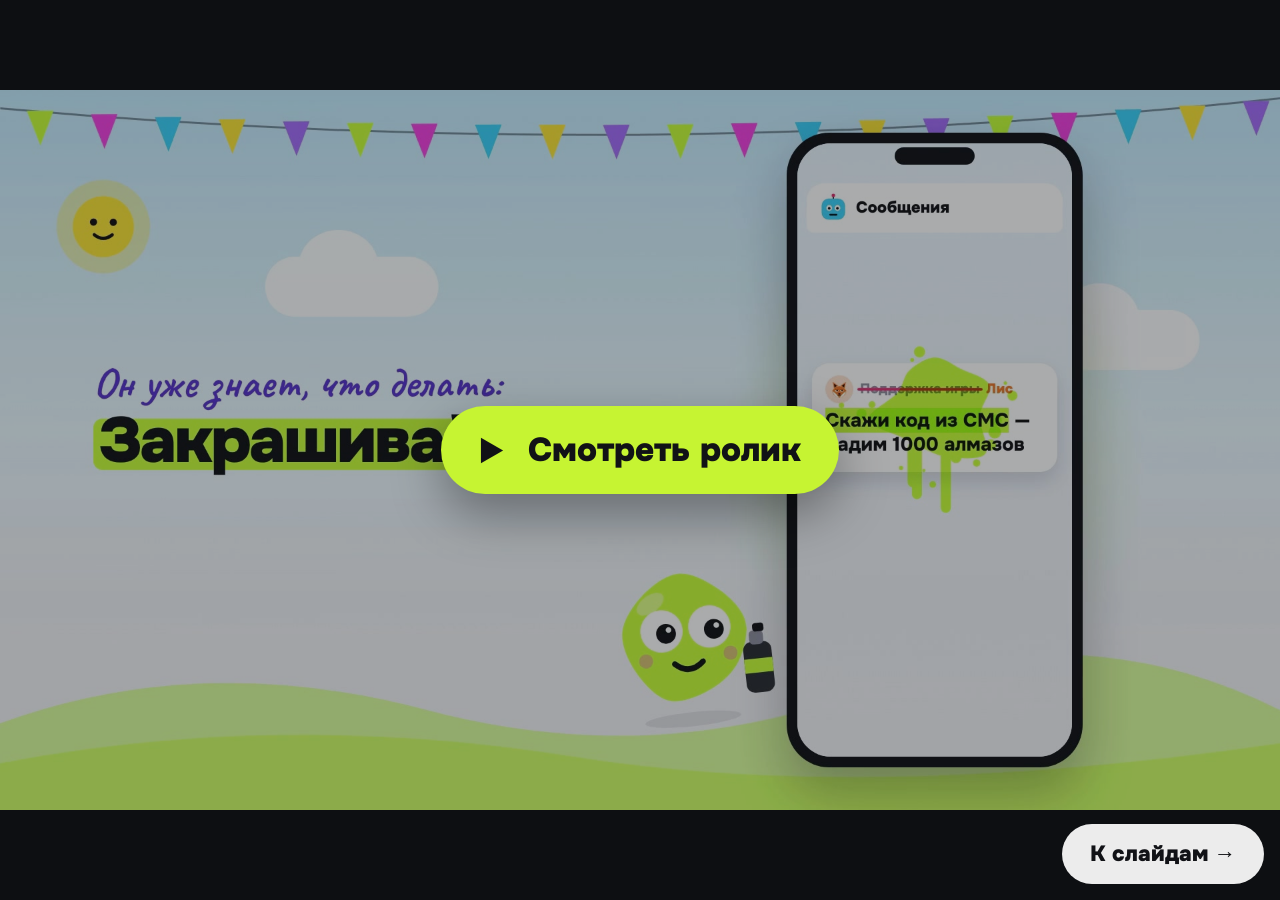
==== commit b605fbd5: "правка презы" ====
--- a/pitch/index.html
+++ b/pitch/index.html
@@ -105,6 +105,10 @@
 .ikey{background:linear-gradient(transparent 12%,var(--lime) 12%,var(--lime) 92%,transparent 92%);padding:0 4px}
 .isplat{position:absolute;right:-30px;top:-40px;width:300px;height:300px;mix-blend-mode:multiply;pointer-events:none}
 .isplat svg{width:100%;height:100%}
+.qrs{display:flex;gap:80px;justify-content:center}
+.qr{width:430px;padding:34px 34px 30px;display:flex;flex-direction:column;align-items:center;gap:12px}
+.qr .qi{width:340px;height:340px}.qr .qi svg{width:100%;height:100%;display:block}
+.qr b{font-weight:900;font-size:44px}.qr span{font-weight:700;font-size:26px;color:var(--muted)}
 /* код события */
 .code{font-family:ui-monospace,'SFMono-Regular',Menlo,monospace;font-size:31px;line-height:1.45;background:var(--ink);color:#E8EAF2;border-radius:34px;padding:38px 44px;box-shadow:0 20px 50px rgba(17,18,22,.25)}
 .code .k{color:var(--lime)}.code .c{color:#8B8FA0}.code .v{color:var(--cyan2)}
@@ -236,7 +240,7 @@
   <section class="slide" data-notes="Наша аудитория — дети 7–10 лет, младшая школа. В ТЗ безопасность упомянута для детей 6–7 лет, мы берём чуть шире: именно в эти годы у ребёнка появляется свой телефон, свои карманные деньги и свои чаты с друзьями. Поэтому в игре почти нет текста — иконки и реплики до 10 слов, правила показывает рука, проиграть нельзя, и всё укладывается в 3–5 минут.">
     <div class="col wide" style="gap:40px">
       <div class="kick" data-a>Для кого</div>
-      <div class="h" data-a style="--d:.1">Дети 7–10 лет: <span class="hl">первый телефон, первые деньги, первые чаты</span></div>
+      <div class="h" data-a style="--d:.1">Дети 7–12 лет: <span class="hl">первый телефон, первые деньги, первые чаты</span></div>
       <div class="cards3">
         <div class="card dom" data-a style="--d:.25"><div class="di" style="background:var(--pink2)"><svg viewBox="0 0 24 24" aria-hidden="true"><path d="M6.2 3.2l3.2.6 1.2 4-2 1.6c1 2.3 2.8 4.1 5.1 5.1l1.6-2 4 1.2.6 3.2-2.4 2.6C10.6 19.6 4.4 13.4 3.6 5.6z" fill="#1FD16C" stroke="#111216" stroke-width="1.6" stroke-linejoin="round"/></svg></div><h3>Свой телефон</h3><p>Пишут незнакомцы, «поддержка игры», «друг с нового номера»</p></div>
         <div class="card dom" data-a style="--d:.35"><div class="di" style="background:var(--lime)"><svg viewBox="0 0 24 24" aria-hidden="true"><circle cx="12" cy="12" r="10" fill="#FFDD2E" stroke="#111216" stroke-width="1.6" stroke-linejoin="round"/><circle cx="12" cy="12" r="6.4" fill="none" stroke="#E6A800" stroke-width="1.8"/><path d="M12 8.6l1 2.1 2.3.2-1.7 1.5.5 2.3-2.1-1.2-2.1 1.2.5-2.3-1.7-1.5 2.3-.2z" fill="#E6A800"/></svg></div><h3>Свои деньги</h3><p>Первые покупки сам: хватит ли, сколько сдачи, стоит ли занимать</p></div>
@@ -254,7 +258,7 @@
       <div class="lead" data-a style="--d:.25">«Не говори код» дети слышали. Но в чате пишут про алмазы, скины и призы — и правило не срабатывает. Поэтому Лис в игре говорит теми же словами.</div>
       <div class="tags" data-a style="--d:.4"><span class="tag"><svg viewBox="0 0 24 24" aria-hidden="true"><path d="M12 20.5s-8-5-8-10.6A4.4 4.4 0 0 1 12 7a4.4 4.4 0 0 1 8 2.9c0 5.6-8 10.6-8 10.6z" fill="#FF3D6E" stroke="#111216" stroke-width="1.6" stroke-linejoin="round"/><ellipse cx="8.4" cy="9.8" rx="1.7" ry="1" fill="#fff" opacity=".7" transform="rotate(-30 8.4 9.8)"/></svg>Ребёнку — интересно, без нотаций</span><span class="tag"><svg viewBox="0 0 24 24" aria-hidden="true"><path d="M12 2.5l8 3v5.8c0 5-3.4 8.8-8 10.4-4.6-1.6-8-5.4-8-10.4V5.5z" fill="#2EC5FF" stroke="#111216" stroke-width="1.6" stroke-linejoin="round"/><path d="M8.3 12l2.6 2.6 4.8-5.2" stroke="#fff" stroke-width="2.2" fill="none" stroke-linecap="round" stroke-linejoin="round"/></svg>Родителю — спокойнее</span></div>
     </div>
-    <div class="card imsg" data-a="pop" style="--d:.35"><div class="imt"><span class="iav"><svg viewBox="0 0 100 100"><rect x="10" y="18" width="80" height="72" rx="24" fill="#2EC5FF"/><path d="M50 18V8" stroke="#111216" stroke-width="4"/><circle cx="50" cy="7" r="6" fill="#FF3D6E"><animate attributeName="opacity" values="1;.3;1" dur="1.2s" repeatCount="indefinite"/></circle><circle cx="36" cy="50" r="10" fill="#fff"/><circle cx="64" cy="50" r="10" fill="#fff"/><circle cx="36" cy="51" r="4.5" fill="#111216"/><circle cx="64" cy="51" r="4.5" fill="#111216"/><rect x="36" y="70" width="28" height="6" rx="3" fill="#111216"/></svg></span><b>Поддержка игры</b></div><div class="itx"><span class="ikey">Скажи код из СМС</span> — дадим 1000 алмазов</div><div class="isplat"><svg class="splat" viewBox="0 0 150 150"><g class="sp" style="fill:var(--m)" filter="url(#spray)"><path d="M75.0 33.8C81.5 33.6 89.0 35.8 94.8 39.2C100.6 42.6 106.8 48.1 109.7 54.1C112.7 60.2 112.8 68.0 112.4 75.4C112.1 82.7 112.1 93.2 107.6 98.2C103.0 103.2 92.1 105.6 85.4 105.3C78.6 105.0 73.6 98.3 67.2 96.4C60.9 94.5 52.3 97.5 47.3 94.0C42.3 90.5 37.9 81.9 37.2 75.4C36.5 69.0 40.1 61.4 43.2 55.5C46.3 49.6 50.4 43.7 55.8 40.1C61.1 36.4 68.5 33.9 75.0 33.8Z"/><circle cx="21.5" cy="66.9" r="3.1"/><circle cx="23.8" cy="43.9" r="2.8"/><circle cx="122.0" cy="90.7" r="3.1"/><circle cx="25.0" cy="82.9" r="3.9"/><circle cx="25.3" cy="91.9" r="3.3"/><circle cx="99.4" cy="101.1" r="1.9"/><circle cx="35.1" cy="94.5" r="3.0"/><circle cx="113.4" cy="101.7" r="3.0"/><circle cx="22.2" cy="93.8" r="3.7"/><circle cx="80.8" cy="31.1" r="3.1"/><circle cx="74.5" cy="104.6" r="3.5"/><circle cx="123.1" cy="64.6" r="1.5"/><circle cx="73.0" cy="30.3" r="2.9"/><circle cx="21.3" cy="47.5" r="1.5"/><circle cx="110.2" cy="31.1" r="2.3"/><circle cx="118.1" cy="75.6" r="3.9"/></g><path class="drip" pathLength="1" d="M74.9 96v33.8" stroke-width="6.1" stroke-linecap="round" style="stroke:var(--m)"/><path class="drip" pathLength="1" d="M75.1 96v40.0" stroke-width="5.4" stroke-linecap="round" style="stroke:var(--m)"/><path class="drip" pathLength="1" d="M80.8 96v19.4" stroke-width="6.8" stroke-linecap="round" style="stroke:var(--m)"/></svg></div></div>
+    <div class="card imsg" data-a="pop" style="--d:.35"><div class="imt"><span class="iav"><svg viewBox="0 0 100 100"><rect x="10" y="18" width="80" height="72" rx="24" fill="#2EC5FF"/><path d="M50 18V8" stroke="#111216" stroke-width="4"/><circle cx="50" cy="7" r="6" fill="#FF3D6E"><animate attributeName="opacity" values="1;.3;1" dur="1.2s" repeatCount="indefinite"/></circle><circle cx="36" cy="50" r="10" fill="#fff"/><circle cx="64" cy="50" r="10" fill="#fff"/><circle cx="36" cy="51" r="4.5" fill="#111216"/><circle cx="64" cy="51" r="4.5" fill="#111216"/><rect x="36" y="70" width="28" height="6" rx="3" fill="#111216"/></svg></span><b>Поддержка игры</b></div><div class="itx"><span class="ikey">Скажи код из СМС</span> — дадим 1000 алмазов</div><div class="isplat"><svg class="splat" viewBox="0 0 150 150"><g class="sp" style="fill:var(--m)" filter="url(#spray)"><path d="M75.0 34.2C80.9 34.0 86.8 38.9 93.0 42.1C99.2 45.2 110.1 47.6 112.2 53.0C114.3 58.4 106.2 66.6 105.7 74.4C105.3 82.2 113.1 95.3 109.5 99.9C106.0 104.5 91.4 102.6 84.4 102.0C77.4 101.4 72.5 98.4 67.3 96.2C62.1 94.0 59.5 92.1 53.2 88.9C47.0 85.6 30.3 81.6 29.7 76.5C29.1 71.4 44.8 63.9 49.5 58.4C54.2 52.8 53.5 47.2 57.7 43.1C62.0 39.1 69.1 34.4 75.0 34.2Z"/><circle cx="25.1" cy="72.6" r="3.5"/><circle cx="73.7" cy="120.8" r="2.3"/><circle cx="116.0" cy="85.1" r="4.3"/><circle cx="113.4" cy="93.8" r="3.7"/><circle cx="89.5" cy="102.2" r="3.9"/><circle cx="52.1" cy="109.5" r="1.4"/><circle cx="107.7" cy="94.3" r="2.4"/><circle cx="103.6" cy="106.1" r="2.5"/><circle cx="116.8" cy="76.9" r="4.0"/><circle cx="128.0" cy="60.2" r="3.4"/><circle cx="123.2" cy="51.6" r="1.2"/><circle cx="32.3" cy="66.3" r="2.3"/><circle cx="59.7" cy="35.9" r="1.3"/><circle cx="11.5" cy="66.8" r="1.8"/><circle cx="64.7" cy="30.4" r="3.8"/><circle cx="67.6" cy="111.3" r="1.1"/></g><path class="drip" pathLength="1" d="M82.6 96v40.6" stroke-width="7.0" stroke-linecap="round" style="stroke:var(--m)"/><path class="drip" pathLength="1" d="M60.3 96v23.0" stroke-width="7.6" stroke-linecap="round" style="stroke:var(--m)"/><path class="drip" pathLength="1" d="M62.9 96v31.4" stroke-width="6.8" stroke-linecap="round" style="stroke:var(--m)"/></svg></div></div>
     <div class="crit" data-a="pop" style="--d:.55;left:1480px;top:620px;width:260px;height:318px"><svg viewBox="0 0 160 196" aria-hidden="true">
     <ellipse cx="80" cy="190" rx="50" ry="6" fill="#111216" opacity=".1"/>
     
@@ -281,15 +285,16 @@
     
     
     
+    
   </svg></div>
     <div class="cap lime" data-a style="--d:.7;left:1130px;top:660px">Закрась Лиса!</div>
   </section>
 
   <!-- 5 -->
-  <section class="slide" data-notes="Задача обучения одной фразой, как просит ТЗ. После игры ребёнок различает уловки мошенников, считает деньги и сдачу и умеет поддержать друга. Дальше покажу, как каждое из этих умений становится действием в игре.">
+  <section class="slide" data-notes="Задача обучения одной фразой, как просит ТЗ. После игры ребёнок различает уловки мошенников, умеет считать деньги и поддержать друга. Дальше покажу, как каждое из этих умений становится действием в игре.">
     <div class="col wide" style="gap:46px">
       <div class="kick" data-a>Задача обучения одной фразой</div>
-      <div class="h" data-a style="--d:.1;font-size:84px">После игры ребёнок <span class="hl">различает уловки мошенников</span>, считает деньги и сдачу и <span class="hl">умеет поддержать друга</span></div>
+      <div class="h" data-a style="--d:.1;font-size:84px">После игры ребёнок <span class="hl">различает уловки мошенников</span>, <span class="hl">умеет считать деньги и поддержать друга</span></div>
       <div class="tags" data-a style="--d:.3"><span class="tag"><svg viewBox="0 0 24 24" aria-hidden="true"><rect x="5" y="2.5" width="14" height="19" rx="4" fill="#111216"/><g fill="#C6F432"><circle cx="8.5" cy="7.2" r="1.25"/><circle cx="12" cy="7.2" r="1.25"/><circle cx="15.5" cy="7.2" r="1.25"/><circle cx="8.5" cy="10.8" r="1.25"/><circle cx="12" cy="10.8" r="1.25"/><circle cx="15.5" cy="10.8" r="1.25"/><circle cx="8.5" cy="14.4" r="1.25"/><circle cx="12" cy="14.4" r="1.25"/><circle cx="15.5" cy="14.4" r="1.25"/></g><rect x="9.5" y="17.6" width="5" height="1.6" rx=".8" fill="#fff"/></svg>«Скажи код из СМС»</span><span class="tag"><svg viewBox="0 0 24 24" aria-hidden="true"><rect x="3" y="3" width="18" height="18" rx="3" fill="#fff" stroke="#111216" stroke-width="1.6" stroke-linejoin="round"/><g fill="#111216"><rect x="5.5" y="5.5" width="5" height="5" rx="1"/><rect x="13.5" y="5.5" width="5" height="5" rx="1"/><rect x="5.5" y="13.5" width="5" height="5" rx="1"/><rect x="13.5" y="13.5" width="2" height="2"/><rect x="16.5" y="16.5" width="2" height="2"/><rect x="13.5" y="17" width="2" height="1.5"/></g><g fill="#fff"><rect x="7" y="7" width="2" height="2"/><rect x="15" y="7" width="2" height="2"/><rect x="7" y="15" width="2" height="2"/></g></svg>Чужой QR</span><span class="tag"><svg viewBox="0 0 24 24" aria-hidden="true"><circle cx="11" cy="13" r="8" fill="#FFDD2E" stroke="#111216" stroke-width="1.6" stroke-linejoin="round"/><circle cx="11" cy="13" r="4.6" fill="none" stroke="#E6A800" stroke-width="1.6"/><path d="M15 3.5a8 8 0 0 1 6 7" stroke="#1FD16C" stroke-width="2.2" fill="none" stroke-linecap="round"/><path d="M18.6 9.6l2.4 1.4 1-2.6" stroke="#1FD16C" stroke-width="2.2" fill="none" stroke-linecap="round" stroke-linejoin="round"/></svg>Сдача 50 − 15</span><span class="tag"><svg viewBox="0 0 24 24" aria-hidden="true"><path d="M12 20s-7-4.5-7-9.5A3.9 3.9 0 0 1 12 8a3.9 3.9 0 0 1 7 2.5c0 5-7 9.5-7 9.5z" fill="#FF5CE6" stroke="#111216" stroke-width="1.6" stroke-linejoin="round"/><path d="M3 9q-1 6 5 9M21 9q1 6-5 9" stroke="#FFC58A" stroke-width="3.4" fill="none" stroke-linecap="round"/><path d="M3 9q-1 6 5 9M21 9q1 6-5 9" stroke="#111216" stroke-width="1.2" fill="none" stroke-linecap="round" opacity=".5"/></svg>«Обнимаю»</span></div>
     </div>
     <div class="crit" data-a="pop" style="--d:.45;left:1500px;top:640px;width:260px;height:318px"><svg viewBox="0 0 160 196" aria-hidden="true">
@@ -313,6 +318,7 @@
     <circle cx="46" cy="110" r="7" fill="#FF5CE6" opacity=".3"/><circle cx="114" cy="110" r="7" fill="#FF5CE6" opacity=".3"/>
     
     <g><rect x="42" y="80" width="34" height="21" rx="10" fill="#111216"/><rect x="84" y="80" width="34" height="21" rx="10" fill="#111216"/><path d="M76 88h8" stroke="#111216" stroke-width="4"/><path d="M48 85h9M90 85h9" stroke="#fff" stroke-width="3" stroke-linecap="round" opacity=".55"/></g>
+    
     
     
     
@@ -358,6 +364,7 @@
     
     
     
+    
   </svg><svg viewBox="0 0 160 196" aria-hidden="true">
     <ellipse cx="80" cy="190" rx="50" ry="6" fill="#111216" opacity=".1"/>
     
@@ -377,6 +384,7 @@
     <path d="M68 120q14 8 26-6" stroke="#111216" stroke-width="4.5" fill="none" stroke-linecap="round"/>
     
     <circle cx="46" cy="110" r="7" fill="#FF5CE6" opacity=".3"/><circle cx="114" cy="110" r="7" fill="#FF5CE6" opacity=".3"/>
+    
     
     
     
@@ -399,7 +407,7 @@
   </section>
 
   <!-- 7 -->
-  <section class="slide" data-notes="Финансы — это действия руками. Покупатель платит купюрой — ребёнок сам набирает сдачу монетками: 50 минус 15. Заказ собирается по рецепту из ингредиентов. Кончился товар — приходит поставщик: десять за двадцать монет или в долг, который вечером обойдётся в пятнадцать. Вывеска за сорок — трата на цель.">
+  <section class="slide" data-notes="Финансы — это действия руками. Покупатель платит купюрой — ребёнок сам набирает сдачу монетками: 50 минус 15. Заказ собирается по рецепту из ингредиентов. Кончился товар — приходит поставщик, и можно докупить ещё; если денег нет — в долг, который вечером обойдётся дороже. Вывеска за сорок — трата на цель.">
     <div class="glow" style="left:1140px;top:100px"></div>
     <div class="phone r"><div class="scr"><video poster="media/clip-change.jpg" muted loop playsinline preload="metadata"><source src="media/clip-change.mp4" type="video/mp4"><source src="media/clip-change.webm" type="video/webm"></video></div><div class="notch"></div></div>
     <div class="col">
@@ -408,7 +416,7 @@
       <div class="pts">
         <div class="pt" data-a style="--d:.25"><span class="ico"><svg viewBox="0 0 24 24" aria-hidden="true"><circle cx="11" cy="13" r="8" fill="#FFDD2E" stroke="#111216" stroke-width="1.6" stroke-linejoin="round"/><circle cx="11" cy="13" r="4.6" fill="none" stroke="#E6A800" stroke-width="1.6"/><path d="M15 3.5a8 8 0 0 1 6 7" stroke="#1FD16C" stroke-width="2.2" fill="none" stroke-linecap="round"/><path d="M18.6 9.6l2.4 1.4 1-2.6" stroke="#1FD16C" stroke-width="2.2" fill="none" stroke-linecap="round" stroke-linejoin="round"/></svg></span><span><b>Дай сдачу:</b> 50 − 15 = ? монетками</span></div>
         <div class="pt" data-a style="--d:.35"><span class="ico"><svg viewBox="0 0 24 24"><circle cx="12" cy="12" r="9" fill="#FFE14D" stroke="#111216" stroke-width="1.6" stroke-linejoin="round"/><circle cx="12" cy="12" r="6.4" fill="#FFF3A6"/><path d="M12 5.6v12.8M5.6 12h12.8M7.5 7.5l9 9M16.5 7.5l-9 9" stroke="#F2C200" stroke-width="1.2"/></svg></span><span><b>Собери заказ</b> по рецепту</span></div>
-        <div class="pt" data-a style="--d:.45"><span class="ico"><svg viewBox="0 0 24 24" aria-hidden="true"><rect x="3" y="6" width="18" height="14" rx="2.5" fill="#F2B866" stroke="#111216" stroke-width="1.6" stroke-linejoin="round"/><path d="M3 11h18M3 15.5h18" stroke="#C98A3A" stroke-width="1.6"/><path d="M8 6v14M16 6v14" stroke="#C98A3A" stroke-width="1.4" opacity=".7"/></svg></span><span><b>Поставщик:</b> +10 за 20 или в долг</span></div>
+        <div class="pt" data-a style="--d:.45"><span class="ico"><svg viewBox="0 0 24 24" aria-hidden="true"><rect x="3" y="6" width="18" height="14" rx="2.5" fill="#F2B866" stroke="#111216" stroke-width="1.6" stroke-linejoin="round"/><path d="M3 11h18M3 15.5h18" stroke="#C98A3A" stroke-width="1.6"/><path d="M8 6v14M16 6v14" stroke="#C98A3A" stroke-width="1.4" opacity=".7"/></svg></span><span><b>Поставщик:</b> возможность докупить товар</span></div>
         <div class="pt" data-a style="--d:.55"><span class="ico"><svg viewBox="0 0 24 24" aria-hidden="true"><path d="M12 2c.9 5.1 2.9 7.1 8 8-5.1.9-7.1 2.9-8 8-.9-5.1-2.9-7.1-8-8 5.1-.9 7.1-2.9 8-8z" fill="#C6F432" stroke="#111216" stroke-width="1.6" stroke-linejoin="round"/><circle cx="19" cy="18.5" r="1.6" fill="#FF5CE6"/><circle cx="5" cy="4.5" r="1.2" fill="#2EC5FF"/></svg></span><span><b>Вывеска за 40</b> — трата на цель</span></div>
       </div>
     </div>
@@ -452,20 +460,20 @@
       <div class="stk">
         <div class="card s" data-a="pop" style="--d:.3"><div class="sv"><svg viewBox="0 0 64 64"><path d="M32.0 3.9C37.6 3.9 44.3 5.6 48.8 8.8C53.4 12.0 57.5 17.8 59.3 23.1C61.0 28.5 61.2 35.6 59.4 40.9C57.6 46.2 53.0 51.2 48.5 54.7C43.9 58.1 37.7 61.2 32.0 61.6C26.3 61.9 18.5 60.2 14.1 56.7C9.6 53.2 6.4 46.3 5.1 40.8C3.7 35.2 4.2 28.8 5.9 23.5C7.5 18.2 10.8 12.1 15.2 8.9C19.6 5.6 26.4 3.9 32.0 3.9Z" fill="#FFE45C" stroke="#111216" stroke-width="2.5"/><g transform="translate(14 12) scale(1.5)"><path d="M3 21l5-14 9 9z" fill="#FF5CE6" stroke="#111216" stroke-width="1.6" stroke-linejoin="round"/><path d="M5.5 14l4.5 4.5M7 10l7 7" stroke="#FFDD2E" stroke-width="1.8"/><g stroke="#111216" stroke-width="1.6" stroke-linecap="round"><path d="M14 3v3M19 5l-2 2M21 10h-3"/></g><circle cx="11" cy="4" r="1.5" fill="#2EC5FF"/><circle cx="20" cy="15" r="1.5" fill="#C6F432"/><circle cx="17" cy="2.5" r="1.2" fill="#FF3D6E"/></g></svg></div><b>Ура!</b><small>радуется</small></div>
         <div class="card s" data-a="pop" style="--d:.42"><div class="sv"><svg viewBox="0 0 64 64"><path d="M32.0 3.9C37.6 3.9 44.3 5.6 48.8 8.8C53.4 12.0 57.5 17.8 59.3 23.1C61.0 28.5 61.2 35.6 59.4 40.9C57.6 46.2 53.0 51.2 48.5 54.7C43.9 58.1 37.7 61.2 32.0 61.6C26.3 61.9 18.5 60.2 14.1 56.7C9.6 53.2 6.4 46.3 5.1 40.8C3.7 35.2 4.2 28.8 5.9 23.5C7.5 18.2 10.8 12.1 15.2 8.9C19.6 5.6 26.4 3.9 32.0 3.9Z" fill="#FFC2E2" stroke="#111216" stroke-width="2.5"/><g transform="translate(14 12) scale(1.5)"><path d="M12 20s-7-4.5-7-9.5A3.9 3.9 0 0 1 12 8a3.9 3.9 0 0 1 7 2.5c0 5-7 9.5-7 9.5z" fill="#FF5CE6" stroke="#111216" stroke-width="1.6" stroke-linejoin="round"/><path d="M3 9q-1 6 5 9M21 9q1 6-5 9" stroke="#FFC58A" stroke-width="3.4" fill="none" stroke-linecap="round"/><path d="M3 9q-1 6 5 9M21 9q1 6-5 9" stroke="#111216" stroke-width="1.2" fill="none" stroke-linecap="round" opacity=".5"/></g></svg></div><b>Обнимаю</b><small>грустит</small></div>
-        <div class="card s" data-a="pop" style="--d:.54"><div class="sv"><svg viewBox="0 0 64 64"><path d="M32.0 2.7C37.7 2.4 45.1 4.2 49.7 7.6C54.4 11.0 58.1 17.4 59.8 23.0C61.6 28.6 62.3 35.9 60.4 41.2C58.5 46.5 53.3 51.8 48.6 54.8C43.9 57.9 37.6 59.6 32.0 59.6C26.4 59.7 19.7 58.4 15.1 55.3C10.5 52.1 6.3 46.3 4.6 40.9C2.9 35.6 3.1 28.5 5.0 23.2C6.8 17.9 11.0 12.7 15.5 9.2C20.0 5.8 26.3 2.9 32.0 2.7Z" fill="#B5E9FF" stroke="#111216" stroke-width="2.5"/><g transform="translate(14 12) scale(1.5)"><path d="M2.5 9l4-3 4 1.6L13 6l4.5 1 4 3.4-6.4 6.6a1.6 1.6 0 0 1-2.3 0l-.6-.5-.8.8a1.6 1.6 0 0 1-2.3 0l-.4-.4-.6.5a1.6 1.6 0 0 1-2.2-.2z" fill="#FFC58A" stroke="#111216" stroke-width="1.6" stroke-linejoin="round"/><path d="M10.5 7.6l-2.3 2.6a1.4 1.4 0 0 0 2 2l2.3-2" stroke="#111216" stroke-width="1.4" fill="none" stroke-linecap="round"/></g></svg></div><b>Я с тобой</b><small>злится</small></div>
+        <div class="card s" data-a="pop" style="--d:.54"><div class="sv"><svg viewBox="0 0 64 64"><path d="M32.0 2.7C37.7 2.4 45.1 4.2 49.7 7.6C54.4 11.0 58.1 17.4 59.8 23.0C61.6 28.6 62.3 35.9 60.4 41.2C58.5 46.5 53.3 51.8 48.6 54.8C43.9 57.9 37.6 59.6 32.0 59.6C26.4 59.7 19.7 58.4 15.1 55.3C10.5 52.1 6.3 46.3 4.6 40.9C2.9 35.6 3.1 28.5 5.0 23.2C6.8 17.9 11.0 12.7 15.5 9.2C20.0 5.8 26.3 2.9 32.0 2.7Z" fill="#B5E9FF" stroke="#111216" stroke-width="2.5"/><g transform="translate(14 12) scale(1.5)"><g transform="translate(7.8 -1) scale(.72)"><path d="M12 20.5C5.6 16 3 12.6 3 9.4a4.2 4.2 0 0 1 9-2.3 4.2 4.2 0 0 1 9 2.3c0 3.2-2.6 6.6-9 11.1z" fill="#2EC5FF" stroke="#111216" stroke-width="1.9" stroke-linejoin="round"/></g><g transform="translate(-1.8 3.4) scale(.82)"><path d="M12 20.5C5.6 16 3 12.6 3 9.4a4.2 4.2 0 0 1 9-2.3 4.2 4.2 0 0 1 9 2.3c0 3.2-2.6 6.6-9 11.1z" fill="#FF9CEF" stroke="#111216" stroke-width="1.7" stroke-linejoin="round"/></g></g></svg></div><b>Я с тобой</b><small>злится</small></div>
       </div>
     </div>
   </section>
 
   <!-- 11 -->
-  <section class="slide" data-notes="Мягкие навыки есть и в самих ситуациях. Конкурент: «кто дешевле — тот победил» — можно сбить цену, подружиться лавками или прогнать. Лягушка дала 50 за один товар — дать сдачу или промолчать. Ещё есть потерявшийся малыш и обронённый кошелёк. У каждого выбора есть последствие.">
+  <section class="slide" data-notes="Мягкие навыки есть и в самих ситуациях. Конкурент: «кто дешевле — тот победил» — можно сбить цену, подружиться лавками или прогнать. Лягушка переплатила — вернуть сдачу или промолчать. Ещё есть потерявшийся малыш и потерянный кошелёк. У каждого выбора есть последствие.">
     <div class="col" style="width:900px">
-      <div class="chip cyan" data-a="left"><svg viewBox="0 0 24 24" aria-hidden="true"><path d="M2.5 9l4-3 4 1.6L13 6l4.5 1 4 3.4-6.4 6.6a1.6 1.6 0 0 1-2.3 0l-.6-.5-.8.8a1.6 1.6 0 0 1-2.3 0l-.4-.4-.6.5a1.6 1.6 0 0 1-2.2-.2z" fill="#FFC58A" stroke="#111216" stroke-width="1.6" stroke-linejoin="round"/><path d="M10.5 7.6l-2.3 2.6a1.4 1.4 0 0 0 2 2l2.3-2" stroke="#111216" stroke-width="1.4" fill="none" stroke-linecap="round"/></svg>Мягкие навыки</div>
+      <div class="chip cyan" data-a="left"><svg viewBox="0 0 24 24" aria-hidden="true"><g transform="translate(7.8 -1) scale(.72)"><path d="M12 20.5C5.6 16 3 12.6 3 9.4a4.2 4.2 0 0 1 9-2.3 4.2 4.2 0 0 1 9 2.3c0 3.2-2.6 6.6-9 11.1z" fill="#2EC5FF" stroke="#111216" stroke-width="1.9" stroke-linejoin="round"/></g><g transform="translate(-1.8 3.4) scale(.82)"><path d="M12 20.5C5.6 16 3 12.6 3 9.4a4.2 4.2 0 0 1 9-2.3 4.2 4.2 0 0 1 9 2.3c0 3.2-2.6 6.6-9 11.1z" fill="#FF9CEF" stroke="#111216" stroke-width="1.7" stroke-linejoin="round"/></g></svg>Мягкие навыки</div>
       <div class="h" data-a style="--d:.1">Конфликт и честность — <span class="hl">тоже выбор</span> с последствием</div>
       <div class="pts">
-        <div class="pt" data-a style="--d:.25"><span class="ico"><svg viewBox="0 0 24 24" aria-hidden="true"><path d="M2.5 9l4-3 4 1.6L13 6l4.5 1 4 3.4-6.4 6.6a1.6 1.6 0 0 1-2.3 0l-.6-.5-.8.8a1.6 1.6 0 0 1-2.3 0l-.4-.4-.6.5a1.6 1.6 0 0 1-2.2-.2z" fill="#FFC58A" stroke="#111216" stroke-width="1.6" stroke-linejoin="round"/><path d="M10.5 7.6l-2.3 2.6a1.4 1.4 0 0 0 2 2l2.3-2" stroke="#111216" stroke-width="1.4" fill="none" stroke-linecap="round"/></svg></span><span>Конкурент: сбить цену или дружить</span></div>
-        <div class="pt" data-a style="--d:.35"><span class="ico"><svg viewBox="0 0 24 24" aria-hidden="true"><circle cx="11" cy="13" r="8" fill="#FFDD2E" stroke="#111216" stroke-width="1.6" stroke-linejoin="round"/><circle cx="11" cy="13" r="4.6" fill="none" stroke="#E6A800" stroke-width="1.6"/><path d="M15 3.5a8 8 0 0 1 6 7" stroke="#1FD16C" stroke-width="2.2" fill="none" stroke-linecap="round"/><path d="M18.6 9.6l2.4 1.4 1-2.6" stroke="#1FD16C" stroke-width="2.2" fill="none" stroke-linecap="round" stroke-linejoin="round"/></svg></span><span>Переплатили 50 — вернуть сдачу?</span></div>
-        <div class="pt" data-a style="--d:.45"><span class="ico"><svg viewBox="0 0 24 24" aria-hidden="true"><rect x="3" y="6" width="18" height="14" rx="3" fill="#A77BFF" stroke="#111216" stroke-width="1.6" stroke-linejoin="round"/><path d="M5 6l9-3 2 3" fill="#C9B0FF" stroke="#111216" stroke-width="1.6" stroke-linejoin="round"/><rect x="14" y="10.5" width="7" height="5" rx="2" fill="#C9B0FF" stroke="#111216" stroke-width="1.6" stroke-linejoin="round"/><circle cx="17" cy="13" r="1.2" fill="#111216"/></svg></span><span>Обронённый кошелёк, потерянный малыш</span></div>
+        <div class="pt" data-a style="--d:.25"><span class="ico"><svg viewBox="0 0 24 24" aria-hidden="true"><g transform="translate(7.8 -1) scale(.72)"><path d="M12 20.5C5.6 16 3 12.6 3 9.4a4.2 4.2 0 0 1 9-2.3 4.2 4.2 0 0 1 9 2.3c0 3.2-2.6 6.6-9 11.1z" fill="#2EC5FF" stroke="#111216" stroke-width="1.9" stroke-linejoin="round"/></g><g transform="translate(-1.8 3.4) scale(.82)"><path d="M12 20.5C5.6 16 3 12.6 3 9.4a4.2 4.2 0 0 1 9-2.3 4.2 4.2 0 0 1 9 2.3c0 3.2-2.6 6.6-9 11.1z" fill="#FF9CEF" stroke="#111216" stroke-width="1.7" stroke-linejoin="round"/></g></svg></span><span>Конкурент: сбить цену или дружить</span></div>
+        <div class="pt" data-a style="--d:.35"><span class="ico"><svg viewBox="0 0 24 24" aria-hidden="true"><circle cx="11" cy="13" r="8" fill="#FFDD2E" stroke="#111216" stroke-width="1.6" stroke-linejoin="round"/><circle cx="11" cy="13" r="4.6" fill="none" stroke="#E6A800" stroke-width="1.6"/><path d="M15 3.5a8 8 0 0 1 6 7" stroke="#1FD16C" stroke-width="2.2" fill="none" stroke-linecap="round"/><path d="M18.6 9.6l2.4 1.4 1-2.6" stroke="#1FD16C" stroke-width="2.2" fill="none" stroke-linecap="round" stroke-linejoin="round"/></svg></span><span>Переплатили — вернуть сдачу?</span></div>
+        <div class="pt" data-a style="--d:.45"><span class="ico"><svg viewBox="0 0 24 24" aria-hidden="true"><rect x="3" y="6" width="18" height="14" rx="3" fill="#A77BFF" stroke="#111216" stroke-width="1.6" stroke-linejoin="round"/><path d="M5 6l9-3 2 3" fill="#C9B0FF" stroke="#111216" stroke-width="1.6" stroke-linejoin="round"/><rect x="14" y="10.5" width="7" height="5" rx="2" fill="#C9B0FF" stroke="#111216" stroke-width="1.6" stroke-linejoin="round"/><circle cx="17" cy="13" r="1.2" fill="#111216"/></svg></span><span>Потерянный кошелёк, заблудившийся малыш</span></div>
       </div>
     </div>
     <div class="shot" data-a="pop" style="--d:.3;left:1110px;top:120px;width:360px;height:660px"><img src="img/story6.png" alt="Конкурент"></div>
@@ -533,6 +541,72 @@
     </div>
     <div class="glow" style="left:1140px;top:100px"></div>
     <div class="phone r" data-a="pop" style="--d:.2"><div class="scr"><iframe data-src="../index.html" title="Игра «Лавка на один день»" loading="lazy"></iframe></div><div class="notch"></div></div>
+  </section>
+
+  <!-- 16 -->
+  <section class="slide" data-notes="Наведите камеру на код — игра откроется прямо на телефоне. Спасибо!">
+    <div class="col wide" style="gap:40px;align-items:center;text-align:center">
+      <div class="kick" data-a>Спасибо!</div>
+      <div class="h" data-a style="--d:.1">Наведите камеру — <span class="hl">и сыграйте сами</span></div>
+      <div class="qrs">
+        <div class="card qr" data-a="pop" style="--d:.25"><div class="qi"><svg xmlns="http://www.w3.org/2000/svg" viewBox="0 0 31 31" shape-rendering="crispEdges"><path fill="#ffffff" d="M0 0h31v31H0z"/><path stroke="#111216" d="M1 1.5h7m3 0h1m2 0h4m2 0h1m2 0h7M1 2.5h1m5 0h1m1 0h4m2 0h6m2 0h1m5 0h1M1 3.5h1m1 0h3m1 0h1m2 0h1m1 0h1m8 0h1m1 0h1m1 0h3m1 0h1M1 4.5h1m1 0h3m1 0h1m2 0h2m2 0h1m1 0h1m2 0h1m3 0h1m1 0h3m1 0h1M1 5.5h1m1 0h3m1 0h1m1 0h1m2 0h1m1 0h3m2 0h2m2 0h1m1 0h3m1 0h1M1 6.5h1m5 0h1m4 0h2m1 0h3m2 0h1m2 0h1m5 0h1M1 7.5h7m1 0h1m1 0h1m1 0h1m1 0h1m1 0h1m1 0h1m1 0h1m1 0h7M10 8.5h2m1 0h1m2 0h3m1 0h2M1 9.5h1m1 0h1m1 0h1m1 0h1m4 0h1m3 0h4m5 0h1m2 0h1M3 10.5h2m1 0h1m1 0h3m1 0h1m1 0h1m2 0h1m3 0h3m2 0h1m2 0h1M1 11.5h7m1 0h2m4 0h1m2 0h1m3 0h1m2 0h1m1 0h3M1 12.5h1m1 0h1m2 0h1m2 0h1m1 0h1m1 0h4m1 0h1m1 0h1m2 0h1m1 0h1m2 0h1M2 13.5h1m2 0h1m1 0h2m2 0h1m1 0h1m1 0h1m1 0h2m1 0h4m2 0h1m1 0h2M2 14.5h1m1 0h1m3 0h2m1 0h1m3 0h1m1 0h1m3 0h1m1 0h1m2 0h1m2 0h1M2 15.5h1m3 0h2m1 0h2m3 0h1m4 0h1m3 0h1m1 0h2m1 0h2M3 16.5h1m7 0h3m3 0h3m1 0h2m1 0h3m1 0h1M1 17.5h3m1 0h3m2 0h2m5 0h2m2 0h3m2 0h1m1 0h2M2 18.5h1m1 0h2m2 0h3m1 0h3m2 0h1m3 0h1m1 0h1m2 0h2m1 0h1M1 19.5h1m1 0h2m1 0h3m1 0h2m1 0h1m1 0h1m1 0h2m2 0h5m2 0h2M2 20.5h1m2 0h1m2 0h1m1 0h1m1 0h4m2 0h2m1 0h1m4 0h1m1 0h1M1 21.5h1m1 0h2m2 0h1m1 0h2m1 0h2m1 0h1m2 0h8M9 22.5h2m4 0h1m1 0h1m2 0h2m3 0h1m1 0h3M1 23.5h7m5 0h2m3 0h1m1 0h2m1 0h1m1 0h2m1 0h2M1 24.5h1m5 0h1m4 0h2m2 0h6m3 0h2M1 25.5h1m1 0h3m1 0h1m1 0h4m4 0h2m2 0h5m2 0h2M1 26.5h1m1 0h3m1 0h1m3 0h2m1 0h1m2 0h3m5 0h1m1 0h3M1 27.5h1m1 0h3m1 0h1m1 0h2m2 0h1m1 0h1m1 0h3m1 0h2m1 0h3m2 0h1M1 28.5h1m5 0h1m6 0h2m2 0h2m1 0h4m3 0h1M1 29.5h7m1 0h2m1 0h1m4 0h2m2 0h1m2 0h3m1 0h2"/></svg>
+</div><b>Игра</b><span>tuhlopuz1.github.io/sbergame</span></div>
+      </div>
+    </div>
+    <div class="crit" data-a="pop" style="--d:.55;left:120px;top:560px;width:300px;height:300px"><svg class="klx" viewBox="0 0 132 132"  aria-hidden="true">
+    <ellipse cx="60" cy="124" rx="34" ry="5" fill="#111216" opacity=".08"/>
+    <g class="k-body">
+      <path style="fill:var(--m)" d="M60.0 20.7C69.0 20.7 79.5 27.8 86.8 34.1C94.1 40.3 102.0 49.5 103.6 58.3C105.1 67.1 100.9 79.1 95.9 86.7C91.0 94.4 82.6 100.7 74.0 104.4C65.4 108.2 52.7 112.1 44.3 109.2C35.8 106.3 28.0 95.7 23.3 87.2C18.6 78.7 14.7 67.2 16.3 58.3C17.9 49.4 25.6 40.0 32.9 33.7C40.2 27.4 51.0 20.6 60.0 20.7Z"><animate attributeName="d" dur="3.4s" repeatCount="indefinite" calcMode="spline" keySplines=".45 0 .55 1;.45 0 .55 1;.45 0 .55 1" values="M60.0 20.7C69.0 20.7 79.5 27.8 86.8 34.1C94.1 40.3 102.0 49.5 103.6 58.3C105.1 67.1 100.9 79.1 95.9 86.7C91.0 94.4 82.6 100.7 74.0 104.4C65.4 108.2 52.7 112.1 44.3 109.2C35.8 106.3 28.0 95.7 23.3 87.2C18.6 78.7 14.7 67.2 16.3 58.3C17.9 49.4 25.6 40.0 32.9 33.7C40.2 27.4 51.0 20.6 60.0 20.7Z;M60.0 21.2C69.5 20.6 83.1 24.2 89.8 30.4C96.6 36.7 99.3 49.3 100.5 58.9C101.7 68.4 101.7 79.9 97.3 87.5C92.9 95.2 83.0 101.2 74.1 104.8C65.3 108.4 52.9 112.1 44.3 109.2C35.6 106.4 27.1 96.3 22.2 87.8C17.3 79.3 13.0 67.0 14.8 58.0C16.6 49.1 25.6 40.1 33.1 34.0C40.7 27.8 50.5 21.8 60.0 21.2Z;M60.0 24.6C69.4 25.4 79.1 29.1 86.2 34.7C93.3 40.4 101.2 49.9 102.7 58.5C104.2 67.1 100.1 78.6 95.4 86.5C90.7 94.3 82.8 102.5 74.4 105.7C66.1 108.9 54.2 108.8 45.5 105.8C36.8 102.8 26.7 95.7 22.1 87.9C17.5 80.0 16.7 68.3 18.0 58.6C19.3 48.9 22.7 35.5 29.7 29.9C36.7 24.2 50.6 23.8 60.0 24.6Z;M60.0 20.7C69.0 20.7 79.5 27.8 86.8 34.1C94.1 40.3 102.0 49.5 103.6 58.3C105.1 67.1 100.9 79.1 95.9 86.7C91.0 94.4 82.6 100.7 74.0 104.4C65.4 108.2 52.7 112.1 44.3 109.2C35.8 106.3 28.0 95.7 23.3 87.2C18.6 78.7 14.7 67.2 16.3 58.3C17.9 49.4 25.6 40.0 32.9 33.7C40.2 27.4 51.0 20.6 60.0 20.7Z"/></path>
+      <path class="k-drip" style="fill:var(--m)" d="M76 104q4 0 4 6v8a4 4 0 0 1-8 0v-8q0-6 4-6z"/>
+      <ellipse cx="38" cy="40" rx="11" ry="6" fill="#fff" opacity=".4" transform="rotate(-30 38 40)"/>
+      <g class="k-eyes">
+        <circle cx="44" cy="60" r="15" fill="#fff"/><circle cx="78" cy="60" r="15" fill="#fff"/>
+        <g class="k-pupils" style="transition:transform .3s">
+          <g><animateTransform attributeName="transform" type="translate" dur="5.5s" repeatCount="indefinite" values="0 0;-4 1;-4 1;4 -1;4 -1;0 2;0 0" keyTimes="0;.12;.35;.47;.7;.85;1"/>
+            <circle cx="47" cy="62" r="7" fill="#111216"/><circle cx="81" cy="62" r="7" fill="#111216"/>
+            <circle cx="49" cy="59.5" r="2" fill="#fff"/><circle cx="83" cy="59.5" r="2" fill="#fff"/></g>
+        </g>
+      </g>
+      <circle cx="31" cy="80" r="5" fill="#FF5CE6" opacity=".35"/><circle cx="91" cy="80" r="5" fill="#FF5CE6" opacity=".35"/>
+      <path class="mo mo-smile" d="M51 84q10 9 20 0" stroke="#111216" stroke-width="4" fill="none" stroke-linecap="round"/>
+      
+      
+      
+    </g>
+    <g transform="translate(100 64)"><g class="spray-can">
+      <rect x="0" y="10" width="20" height="36" rx="6" fill="#2B2D35"/><rect x="0" y="22" width="20" height="10" style="fill:var(--m)"/>
+      <rect x="5" y="2" width="10" height="10" rx="3" fill="#8B8FA0"/><rect x="8" y="-3" width="8" height="6" rx="2" fill="#111216"/>
+      <circle r="2" style="fill:var(--m)"><animate attributeName="cx" values="16;30" dur="0.70s" begin="0s" repeatCount="indefinite"/><animate attributeName="cy" values="-2;-14" dur="0.70s" begin="0s" repeatCount="indefinite"/><animate attributeName="opacity" values="1;0" dur="0.70s" begin="0s" repeatCount="indefinite"/></circle><circle r="3" style="fill:var(--m)"><animate attributeName="cx" values="16;36" dur="0.78s" begin="0.12s" repeatCount="indefinite"/><animate attributeName="cy" values="-2;-24" dur="0.78s" begin="0.12s" repeatCount="indefinite"/><animate attributeName="opacity" values="1;0" dur="0.78s" begin="0.12s" repeatCount="indefinite"/></circle><circle r="4" style="fill:var(--m)"><animate attributeName="cx" values="16;42" dur="0.86s" begin="0.24s" repeatCount="indefinite"/><animate attributeName="cy" values="-2;-34" dur="0.86s" begin="0.24s" repeatCount="indefinite"/><animate attributeName="opacity" values="1;0" dur="0.86s" begin="0.24s" repeatCount="indefinite"/></circle><circle r="2" style="fill:var(--m)"><animate attributeName="cx" values="16;48" dur="0.94s" begin="0.36s" repeatCount="indefinite"/><animate attributeName="cy" values="-2;-14" dur="0.94s" begin="0.36s" repeatCount="indefinite"/><animate attributeName="opacity" values="1;0" dur="0.94s" begin="0.36s" repeatCount="indefinite"/></circle><circle r="3" style="fill:var(--m)"><animate attributeName="cx" values="16;54" dur="1.02s" begin="0.48s" repeatCount="indefinite"/><animate attributeName="cy" values="-2;-24" dur="1.02s" begin="0.48s" repeatCount="indefinite"/><animate attributeName="opacity" values="1;0" dur="1.02s" begin="0.48s" repeatCount="indefinite"/></circle><circle r="4" style="fill:var(--m)"><animate attributeName="cx" values="16;60" dur="1.10s" begin="0.6s" repeatCount="indefinite"/><animate attributeName="cy" values="-2;-34" dur="1.10s" begin="0.6s" repeatCount="indefinite"/><animate attributeName="opacity" values="1;0" dur="1.10s" begin="0.6s" repeatCount="indefinite"/></circle>
+    </g></g>
+  </svg></div>
+    <div class="crit" data-a="pop" style="--d:.65;left:1540px;top:600px;width:240px;height:294px"><svg viewBox="0 0 160 196" aria-hidden="true">
+    <ellipse cx="80" cy="190" rx="50" ry="6" fill="#111216" opacity=".1"/>
+    
+    <ellipse cx="80" cy="168" rx="46" ry="26" fill="#FF7A1A"/><ellipse cx="80" cy="172" rx="26" ry="16" fill="#fff"/>
+    <ellipse cx="36" cy="160" rx="10" ry="17" fill="#FF7A1A" transform="rotate(28 36 160)"/><ellipse cx="124" cy="160" rx="10" ry="17" fill="#FF7A1A" transform="rotate(-28 124 160)"/>
+    
+    
+    
+    
+    <path d="M40 78L30 14l50 36z" fill="#FF7A1A"/><path d="M120 78l10-64-50 36z" fill="#FF7A1A"/><path d="M44 62l-6-36 24 20z" fill="#111216"/><path d="M116 62l6-36-24 20z" fill="#111216"/>
+    <path d="M80.0 42.6C90.2 42.9 101.8 48.8 109.7 55.1C117.7 61.4 124.3 70.9 127.8 80.5C131.3 90.0 133.5 102.8 130.6 112.5C127.8 122.1 119.3 132.6 110.9 138.5C102.5 144.4 90.3 148.0 80.0 148.0C69.7 147.9 57.5 144.2 49.4 138.2C41.2 132.1 34.2 121.6 31.0 111.9C27.8 102.2 27.2 89.6 30.1 79.8C33.1 70.0 40.5 59.3 48.8 53.1C57.1 46.9 69.8 42.3 80.0 42.6Z" fill="#FF7A1A"/>
+    <ellipse cx="80" cy="114" rx="28" ry="21" fill="#fff"/>
+    
+    
+    <circle cx="62" cy="90" r="11" fill="#fff"/><circle cx="63" cy="91" r="5.5" fill="#111216"/><circle cx="65" cy="88" r="2" fill="#fff"/><path d="M50 90a12 12 0 0 1 24 0z" fill="#FF7A1A"/><circle cx="98" cy="90" r="11" fill="#fff"/><circle cx="99" cy="91" r="5.5" fill="#111216"/><circle cx="101" cy="88" r="2" fill="#fff"/><path d="M86 90a12 12 0 0 1 24 0z" fill="#FF7A1A"/>
+    <ellipse cx="80" cy="106" rx="7" ry="5" fill="#111216"/>
+    <path d="M68 120q14 8 26-6" stroke="#111216" stroke-width="4.5" fill="none" stroke-linecap="round"/>
+    
+    <circle cx="46" cy="110" r="7" fill="#FF5CE6" opacity=".3"/><circle cx="114" cy="110" r="7" fill="#FF5CE6" opacity=".3"/>
+    
+    <g><rect x="42" y="80" width="34" height="21" rx="10" fill="#111216"/><rect x="84" y="80" width="34" height="21" rx="10" fill="#111216"/><path d="M76 88h8" stroke="#111216" stroke-width="4"/><path d="M48 85h9M90 85h9" stroke="#fff" stroke-width="3" stroke-linecap="round" opacity=".55"/></g>
+    
+    
+    
+    
+    
+    
+  </svg></div>
   </section>
 
   <div class="brand"><span class="bk"><svg class="klx" viewBox="0 0 132 132"  aria-hidden="true">
@@ -600,10 +674,11 @@
   function toIntro() {
     inIntro = true; intro.classList.remove('gone', 'playing'); promo.currentTime = 0;
   }
-  const next = () => inIntro ? toSlides(0) : show(i + 1);
+  const startVideo = () => { intro.classList.add('playing'); promo.muted = false; promo.play().catch(() => { promo.muted = true; promo.play(); }); };
+  const next = () => inIntro ? (promo.paused ? startVideo() : toSlides(0)) : show(i + 1);
   const prev = () => inIntro ? null : (i === 0 ? toIntro() : show(i - 1));
 
-  document.getElementById('play').onclick = () => { intro.classList.add('playing'); promo.muted = false; promo.play().catch(() => { promo.muted = true; promo.play(); }); };
+  document.getElementById('play').onclick = startVideo;
   document.getElementById('skip').onclick = () => toSlides(0);
   promo.addEventListener('ended', () => toSlides(0));
   promo.addEventListener('click', () => { if (promo.paused) promo.play(); else promo.pause(); });
